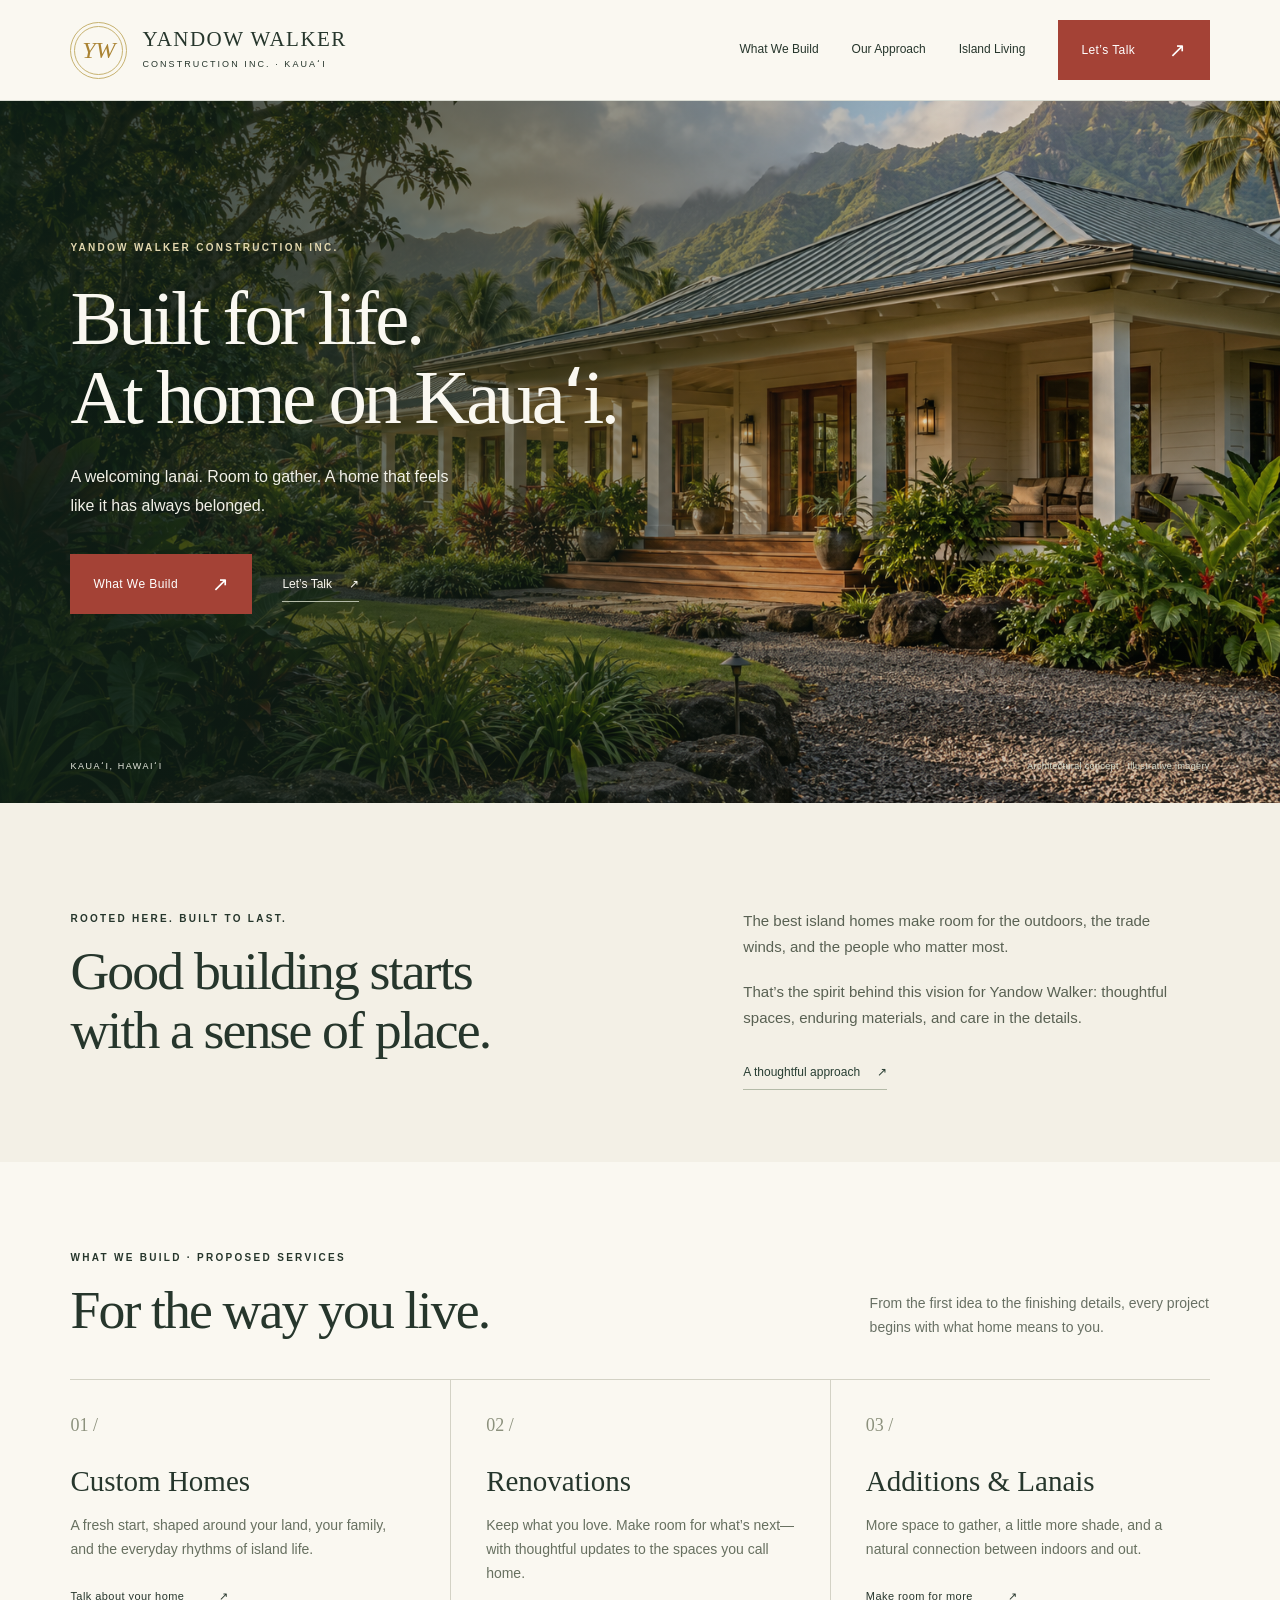
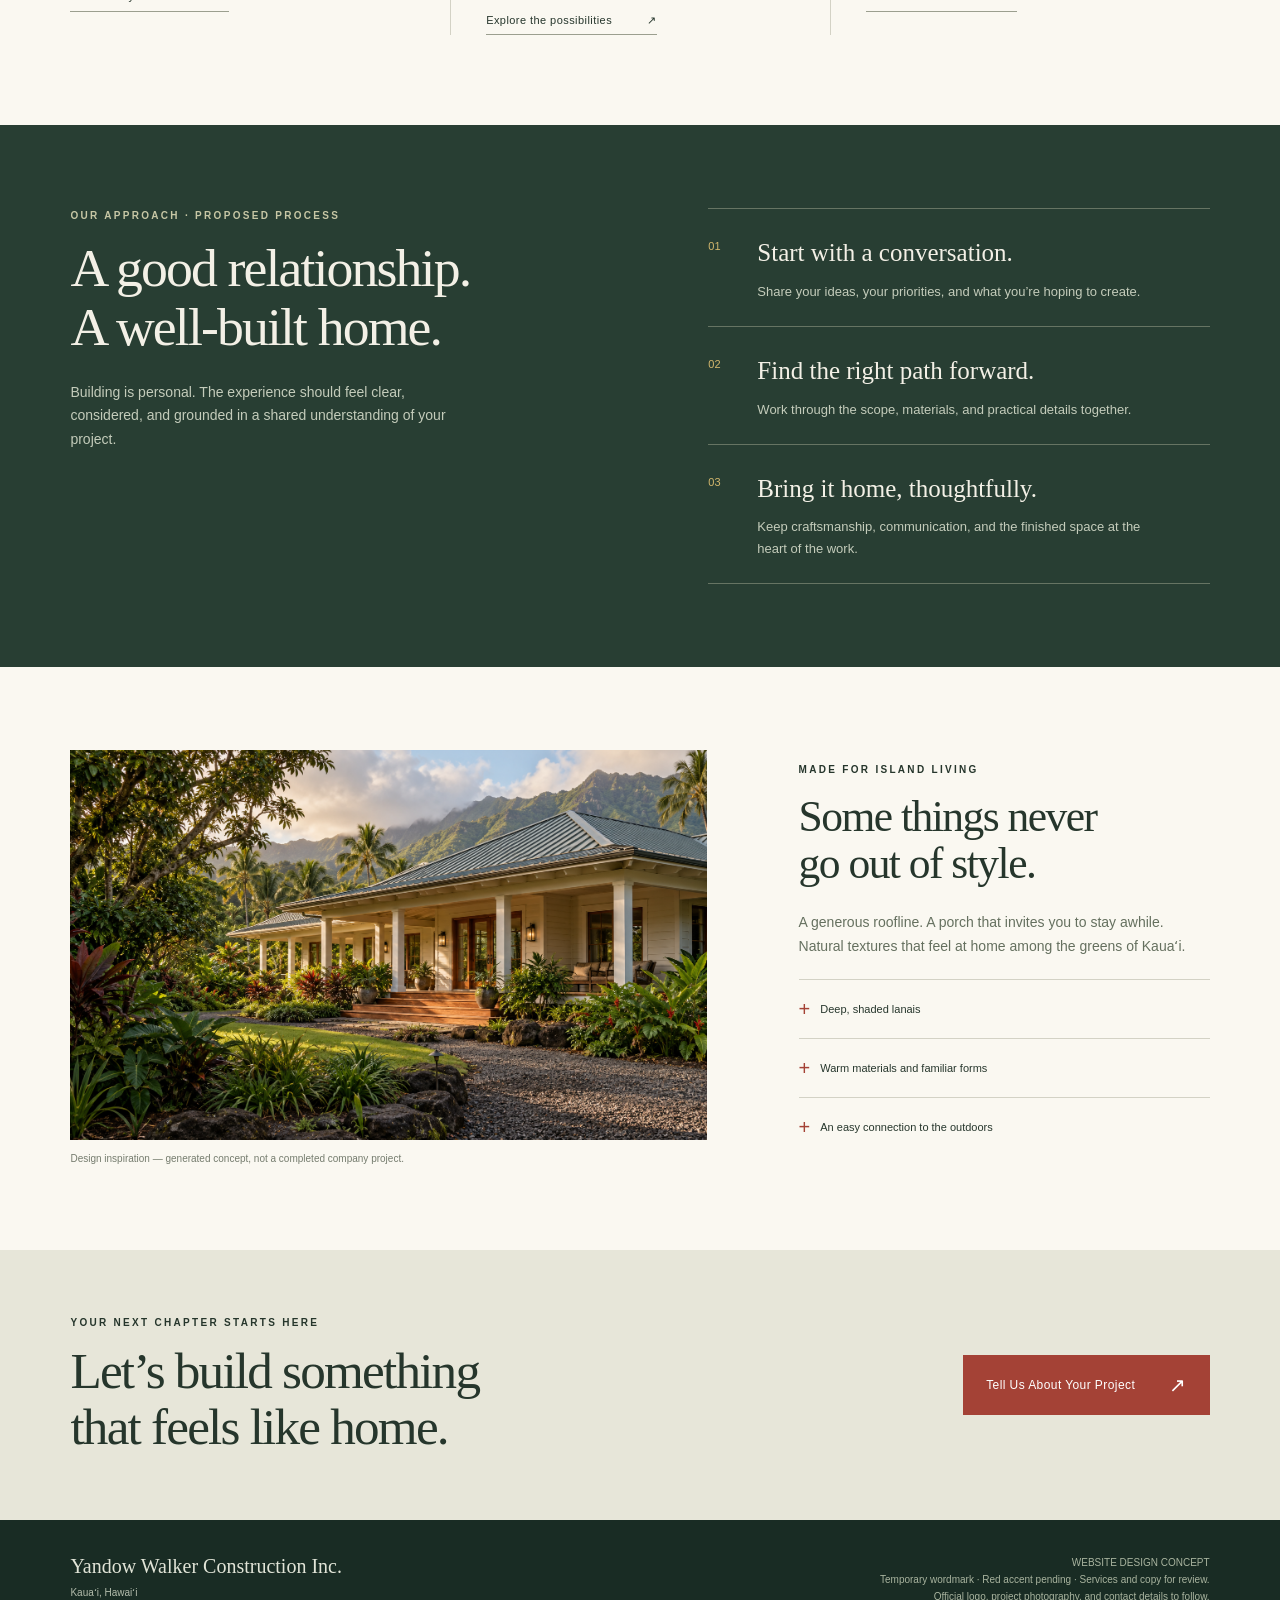
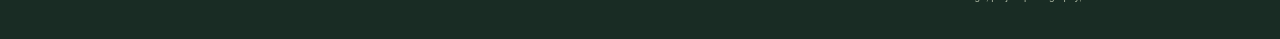
==== index.html @ 07c7e7ce "Build Yandow Walker Construction website draft" ====
<!doctype html>
<html lang="en">
<head>
<meta charset="utf-8"><meta name="viewport" content="width=device-width,initial-scale=1">
<title>Yandow Walker Construction Inc. — Kauaʻi</title>
<meta name="description" content="A visual website concept for Yandow Walker Construction Inc. on Kauaʻi.">
<style>
:root{--green:#283e33;--deep:#192c24;--sage:#737b67;--cream:#f3f0e6;--paper:#faf8f1;--ink:#26362c;--red:#a44236;--gold:#d5ac4c;--line:#d3d2c5;--serif:Georgia,'Times New Roman',serif;--sans:Arial,Helvetica,sans-serif}
*{box-sizing:border-box}html{scroll-behavior:smooth;scroll-padding-top:95px}body{margin:0;background:var(--paper);color:var(--ink);font-family:var(--sans);font-size:15px;line-height:1.7}button,input,select,textarea{font:inherit}button,a{-webkit-tap-highlight-color:transparent}a{color:inherit;text-decoration:none}button{cursor:pointer}a:focus-visible,button:focus-visible,input:focus-visible,select:focus-visible,textarea:focus-visible{outline:3px solid var(--gold);outline-offset:5px}button{border:0}.wrap{width:min(1320px,89%);margin:auto}.eyebrow{text-transform:uppercase;letter-spacing:.23em;font-size:10px;font-weight:700;line-height:1.6}.serif,h1,h2,h3{font-family:var(--serif);font-weight:400}h2{font-size:clamp(35px,4.2vw,60px);line-height:1.09;letter-spacing:-.035em;margin:15px 0 24px}p{margin:0 0 20px}header{position:sticky;top:0;background:var(--paper);z-index:10;border-bottom:1px solid #d9dbd2}.header{height:100px;display:flex;align-items:center;justify-content:space-between;gap:32px}.brand{display:flex;gap:15px;align-items:center}.mark{width:57px;height:57px;border:1px solid #c7b270;border-radius:50%;color:#aa8333;display:grid;place-items:center;font:italic 24px var(--serif);outline:1px solid #c7b270;outline-offset:-5px}.brand strong{display:block;font:21px var(--serif);letter-spacing:.07em}.brand small{display:block;font-size:9px;letter-spacing:.23em;margin-top:5px}.nav{display:flex;align-items:center;gap:33px;font-size:12px}.nav a:not(.btn){padding:10px 0;border-bottom:1px solid transparent}.nav a:not(.btn):hover{border-color:var(--red)}.btn{display:inline-flex;align-items:center;justify-content:space-between;gap:34px;background:var(--red);color:white;font-size:12px;letter-spacing:.035em;padding:16px 23px;line-height:1.4;transition:background .2s,transform .2s}.btn:hover{background:#88362e;transform:translateY(-1px)}.arrow{font-size:20px;font-weight:400}.menu-toggle{display:none;background:none;color:var(--green);padding:12px;font-size:14px}.hero{position:relative;min-height:660px;height:min(78vh,820px);display:flex;align-items:center;background:#3c4a36;color:var(--paper);isolation:isolate;overflow:hidden}.hero-img{position:absolute;inset:0;z-index:-2;width:100%;height:100%;object-fit:cover;object-position:center 55%}.hero:before{content:'';position:absolute;inset:0;background:linear-gradient(90deg,rgba(15,32,23,.88),rgba(20,35,26,.63) 32%,rgba(20,35,26,.12) 75%);z-index:-1}.hero-content{padding-top:20px;padding-bottom:70px}.hero .eyebrow{color:#e2d7af;margin-bottom:23px}.hero h1{font-size:clamp(53px,6vw,86px);line-height:1.03;letter-spacing:-.045em;margin:0 0 26px;max-width:730px}.hero-copy{max-width:390px;color:#f1f0e7;font-size:16px;line-height:1.8;margin-bottom:34px}.hero-actions{display:flex;align-items:center;gap:30px}.text-link{font-size:12px;display:inline-flex;align-items:center;gap:17px;padding:7px 0;border-bottom:1px solid #b4bba8}.text-link:hover{color:var(--gold)}.hero-caption{position:absolute;bottom:29px;left:5.5%;right:5.5%;display:flex;justify-content:space-between;align-items:center;font-size:9px;letter-spacing:.17em;text-transform:uppercase;color:#e5e7dd}.hero-caption span:last-child{letter-spacing:.04em;text-transform:none;color:#d2d8c9}.intro{background:var(--cream);padding:77px 0 72px}.intro-grid{display:grid;grid-template-columns:1.15fr 1fr;gap:12%;align-items:center}.intro h2{max-width:560px;margin-bottom:0}.intro-copy{padding-top:28px;max-width:440px;color:#596153;font-size:15px}.intro-copy .text-link{color:var(--green);margin-top:5px}.services{padding:88px 0 90px}.section-top{display:flex;align-items:flex-end;justify-content:space-between;gap:35px;margin-bottom:39px}.section-top h2{margin-bottom:0}.section-top>p{max-width:340px;font-size:14px;color:#687064;margin:0}.service-grid{display:grid;grid-template-columns:repeat(3,1fr);border-top:1px solid var(--line)}.service{padding:30px 35px 0 0}.service+.service{padding-left:35px;border-left:1px solid var(--line)}.service-num{font-family:var(--serif);font-size:18px;color:#8c917d}.service h3{font-size:29px;line-height:1.2;margin:23px 0 16px}.service p{font-size:14px;color:#677060;max-width:330px}.service a{font-size:11px;letter-spacing:.04em;display:inline-flex;gap:35px;align-items:center;padding:5px 0;border-bottom:1px solid #9b9f8f}.approach{background:var(--green);color:var(--cream);padding:83px 0}.approach-grid{display:grid;grid-template-columns:1fr 1fr;gap:12%}.approach .eyebrow{color:#c7c7a5}.approach h2{max-width:450px}.approach-intro{color:#c4ccbb;max-width:390px;font-size:14px}.process{border-top:1px solid #667463}.step{display:grid;grid-template-columns:30px 1fr;gap:19px;border-bottom:1px solid #667463;padding:23px 0}.step span{font-size:11px;color:#d3b76d;padding-top:5px}.step h3{font-size:25px;margin:0 0 6px}.step p{font-size:13px;color:#c4ccbb;margin:0;max-width:390px}.project{padding:83px 0}.project-grid{display:grid;grid-template-columns:1.55fr 1fr;gap:8%;align-items:center}.project-visual{margin:0;position:relative}.project-visual img{width:100%;height:390px;object-fit:cover;object-position:78% 48%;display:block}.project-visual figcaption{font-size:10px;color:#757c6e;margin-top:10px}.project h2{font-size:clamp(36px,3.4vw,48px)}.project p{font-size:14px;color:#65705f}.detail{display:flex;gap:10px;align-items:center;font-size:11px;padding:12px 0;border-top:1px solid var(--line)}.detail:before{content:'+';color:var(--red);font-size:20px}.contact{background:#e7e6d9;padding:65px 0}.contact-grid{display:flex;align-items:center;justify-content:space-between;gap:45px}.contact h2{margin:12px 0 0;max-width:760px;font-size:clamp(34px,4vw,54px)}.contact .btn{flex-shrink:0}.footer{padding:34px 0;background:var(--deep);color:#e1e4d7}.footer-grid{display:flex;justify-content:space-between;align-items:center;gap:35px}.footer-name{font:20px var(--serif)}.footer small{font-size:10px;color:#b4bdad}.footer-note{max-width:450px;text-align:right;line-height:1.7;font-size:10px;color:#a9b49f}.dialog{border:0;padding:40px;width:min(590px,90vw);max-height:90vh;overflow:auto;color:var(--ink);background:var(--paper)}.dialog::backdrop{background:#10251ccc;backdrop-filter:blur(4px)}.close{float:right;background:none;font-size:25px;line-height:1;color:var(--green);padding:5px}.dialog h2{font-size:40px}.dialog p{font-size:13px;color:#64715f}.fields{display:grid;grid-template-columns:1fr 1fr;gap:17px}.field{display:flex;flex-direction:column;gap:6px;margin-bottom:17px}.field label{font-size:11px;font-weight:bold}.field input,.field select,.field textarea{width:100%;border:1px solid #bfc4b5;background:white;border-radius:0;padding:10px;color:var(--ink);font-size:14px}.field textarea{min-height:100px;resize:vertical}.status{margin-top:15px;font-size:12px;color:var(--green);white-space:pre-wrap}.brief-output{background:var(--cream);border:1px solid var(--line);padding:15px;font-size:13px;white-space:pre-wrap;margin-top:18px}.hidden{display:none}.dialog .btn{width:100%}
@media(min-width:1600px){.hero-caption{left:calc((100% - 1320px)/2);right:calc((100% - 1320px)/2)}}
@media(max-width:1000px){.nav{gap:20px}.brand strong{font-size:17px}.brand small{font-size:8px}.mark{width:48px;height:48px}.header{gap:15px}.nav .btn{gap:14px;padding:14px}.intro-grid,.approach-grid{gap:7%}.hero{min-height:610px}.project-grid{gap:5%}.project-visual img{height:380px}.service{padding-right:22px}.service+.service{padding-left:22px}}
@media(max-width:760px){.header{height:83px}.brand strong{font-size:17px}.brand small{font-size:7px}.menu-toggle{display:block}.nav{display:none;position:absolute;top:83px;left:0;right:0;padding:25px 5.5%;background:var(--paper);border-bottom:1px solid var(--line);flex-direction:column;align-items:stretch;gap:12px}.nav.open{display:flex}.hero{min-height:650px;height:calc(90svh - 83px);max-height:830px;align-items:flex-end}.hero-img{object-position:65% center}.hero:before{background:linear-gradient(0deg,#11251aee,rgba(20,35,26,.54) 65%,rgba(20,35,26,.08))}.hero-content{padding-bottom:95px}.hero h1{font-size:53px}.hero .eyebrow{font-size:9px;letter-spacing:.15em;max-width:260px}.hero-copy{font-size:14px;max-width:320px}.hero-caption{bottom:21px}.hero-caption span:last-child{max-width:145px;text-align:right;line-height:1.5;font-size:8px}.hero-actions{gap:23px}.btn{gap:22px;padding:15px 19px}.intro,.services,.approach,.project{padding:55px 0}.intro-grid,.approach-grid,.project-grid{grid-template-columns:1fr;gap:30px}.intro-copy{padding:0;max-width:none}.intro-copy p:last-of-type{margin-bottom:12px}.section-top{display:block}.section-top>p{margin-top:23px}.service-grid{grid-template-columns:1fr}.service,.service+.service{padding:27px 0;border-left:0;border-bottom:1px solid var(--line)}.service h3{margin-top:10px}.service p{max-width:none}.approach h2{max-width:350px}.project-visual img{height:280px}.project-grid{gap:30px}.project-copy{grid-row:1}.contact{padding:45px 0}.contact-grid{align-items:flex-start;flex-direction:column;gap:25px}.footer-grid{display:block}.footer-note{text-align:left;margin-top:22px}.fields{grid-template-columns:1fr;gap:0}.dialog{padding:25px}.dialog h2{font-size:32px}.step{gap:10px}h2{font-size:39px}}
@media(prefers-reduced-motion:reduce){html{scroll-behavior:auto}*{transition:none!important}}
</style>
</head>
<body>
<header><div class="header wrap"><a class="brand" href="#home" aria-label="Yandow Walker home"><span class="mark" aria-hidden="true">YW</span><span><strong>YANDOW WALKER</strong><small>CONSTRUCTION INC. · KAUAʻI</small></span></a><button class="menu-toggle" aria-expanded="false" aria-controls="main-nav">Menu ☰</button><nav class="nav" id="main-nav" aria-label="Main navigation"><a href="#services">What We Build</a><a href="#approach">Our Approach</a><a href="#island">Island Living</a><button class="btn" data-contact>Let’s Talk <span class="arrow">↗</span></button></nav></div></header>
<main>
<section class="hero" id="home"><img class="hero-img" src="assets/kauai-plantation-home-original.png" alt="Concept image of a traditional island home with a pitched roof, shaded lanai, and lush Kauaʻi landscaping" fetchpriority="high"><div class="wrap hero-content"><div class="eyebrow">Yandow Walker Construction Inc.</div><h1>Built for life.<br>At home on Kauaʻi.</h1><p class="hero-copy">A welcoming lanai. Room to gather. A home that feels like it has always belonged.</p><div class="hero-actions"><a class="btn" href="#services">What We Build <span class="arrow">↗</span></a><button class="text-link" data-contact style="background:none;color:inherit">Let’s Talk <span>↗</span></button></div></div><div class="hero-caption"><span>Kauaʻi, Hawaiʻi</span><span>Architectural concept · Illustrative imagery</span></div></section>
<section class="intro"><div class="wrap intro-grid"><div><div class="eyebrow">Rooted here. Built to last.</div><h2>Good building starts<br>with a sense of place.</h2></div><div class="intro-copy"><p>The best island homes make room for the outdoors, the trade winds, and the people who matter most.</p><p>That’s the spirit behind this vision for Yandow Walker: thoughtful spaces, enduring materials, and care in the details.</p><a class="text-link" href="#approach">A thoughtful approach <span>↗</span></a></div></div></section>
<section class="services wrap" id="services"><div class="section-top"><div><div class="eyebrow">What we build · Proposed services</div><h2>For the way you live.</h2></div><p>From the first idea to the finishing details, every project begins with what home means to you.</p></div><div class="service-grid"><article class="service"><span class="service-num">01 /</span><h3>Custom Homes</h3><p>A fresh start, shaped around your land, your family, and the everyday rhythms of island life.</p><a href="#contact" data-type="Custom home">Talk about your home <span>↗</span></a></article><article class="service"><span class="service-num">02 /</span><h3>Renovations</h3><p>Keep what you love. Make room for what’s next—with thoughtful updates to the spaces you call home.</p><a href="#contact" data-type="Renovation">Explore the possibilities <span>↗</span></a></article><article class="service"><span class="service-num">03 /</span><h3>Additions &amp; Lanais</h3><p>More space to gather, a little more shade, and a natural connection between indoors and out.</p><a href="#contact" data-type="Addition or lanai">Make room for more <span>↗</span></a></article></div></section>
<section class="approach" id="approach"><div class="wrap approach-grid"><div><div class="eyebrow">Our approach · Proposed process</div><h2>A good relationship.<br>A well-built home.</h2><p class="approach-intro">Building is personal. The experience should feel clear, considered, and grounded in a shared understanding of your project.</p></div><div class="process"><article class="step"><span>01</span><div><h3>Start with a conversation.</h3><p>Share your ideas, your priorities, and what you’re hoping to create.</p></div></article><article class="step"><span>02</span><div><h3>Find the right path forward.</h3><p>Work through the scope, materials, and practical details together.</p></div></article><article class="step"><span>03</span><div><h3>Bring it home, thoughtfully.</h3><p>Keep craftsmanship, communication, and the finished space at the heart of the work.</p></div></article></div></div></section>
<section class="project wrap" id="island"><div class="project-grid"><figure class="project-visual"><img src="assets/kauai-plantation-home-original.png" alt="Illustrative plantation-style home with deep covered lanai and traditional timber detailing" loading="lazy"><figcaption>Design inspiration — generated concept, not a completed company project.</figcaption></figure><div class="project-copy"><div class="eyebrow">Made for island living</div><h2>Some things never<br>go out of style.</h2><p>A generous roofline. A porch that invites you to stay awhile. Natural textures that feel at home among the greens of Kauaʻi.</p><div class="detail">Deep, shaded lanais</div><div class="detail">Warm materials and familiar forms</div><div class="detail">An easy connection to the outdoors</div></div></div></section>
<section class="contact" id="contact"><div class="wrap contact-grid"><div><div class="eyebrow">Your next chapter starts here</div><h2>Let’s build something<br>that feels like home.</h2></div><button class="btn" data-contact>Tell Us About Your Project <span class="arrow">↗</span></button></div></section>
</main>
<footer class="footer"><div class="wrap footer-grid"><div><div class="footer-name">Yandow Walker Construction Inc.</div><small>Kauaʻi, Hawaiʻi</small></div><div class="footer-note">WEBSITE DESIGN CONCEPT<br>Temporary wordmark · Red accent pending · Services and copy for review.<br>Official logo, project photography, and contact details to follow.</div></div></footer>
<dialog class="dialog" id="project-dialog" aria-labelledby="dialog-title"><button class="close" aria-label="Close project form">×</button><div class="eyebrow">Let’s start a conversation</div><h2 id="dialog-title">Tell us what<br>you have in mind.</h2><p>This preview prepares a project brief for you to copy. It does not send an inquiry.</p><form id="project-form"><div class="fields"><div class="field"><label for="name">Your name</label><input id="name" name="name" autocomplete="name" required></div><div class="field"><label for="email">Email address</label><input id="email" name="email" type="email" autocomplete="email" required></div></div><div class="fields"><div class="field"><label for="type">Project type</label><select id="type" name="type"><option>Custom home</option><option>Renovation</option><option>Addition or lanai</option><option>Something else</option></select></div><div class="field"><label for="location">Project location</label><input id="location" name="location" placeholder="Town or area on Kauaʻi"></div></div><div class="field"><label for="details">A little about your project</label><textarea id="details" name="details" placeholder="What would you like to build or change?" required></textarea></div><button class="btn" type="submit">Prepare Project Brief <span class="arrow">↗</span></button></form><div id="brief" class="brief-output hidden"></div><button id="copy" class="text-link hidden" style="background:none;margin-top:12px">Copy brief ↗</button><div id="status" class="status" role="status" aria-live="polite"></div></dialog>
<script>
const nav=document.getElementById('main-nav'),menu=document.querySelector('.menu-toggle'),dialog=document.getElementById('project-dialog');
menu.addEventListener('click',()=>{const open=menu.getAttribute('aria-expanded')!=='true';menu.setAttribute('aria-expanded',String(open));nav.classList.toggle('open',open)});
function closeMenu(){nav.classList.remove('open');menu.setAttribute('aria-expanded','false')}
nav.querySelectorAll('a').forEach(a=>a.addEventListener('click',closeMenu));
document.querySelectorAll('[data-contact],[data-type]').forEach(el=>el.addEventListener('click',e=>{e.preventDefault();closeMenu();if(el.dataset.type)document.getElementById('type').value=el.dataset.type;dialog.showModal()}));
document.querySelector('.close').addEventListener('click',()=>dialog.close());
dialog.addEventListener('click',e=>{const r=dialog.getBoundingClientRect();if(e.target===dialog&&(e.clientX<r.left||e.clientX>r.right||e.clientY<r.top||e.clientY>r.bottom))dialog.close()});
let brief='';document.getElementById('project-form').addEventListener('submit',e=>{e.preventDefault();const f=new FormData(e.target);brief=`Project inquiry — Yandow Walker Construction Inc.\n\nName: ${f.get('name')}\nEmail: ${f.get('email')}\nProject: ${f.get('type')}\nLocation: ${f.get('location')||'To be discussed'}\n\n${f.get('details')}`;const out=document.getElementById('brief');out.textContent=brief;out.classList.remove('hidden');document.getElementById('copy').classList.remove('hidden');document.getElementById('status').textContent='Brief ready. Nothing has been sent.'});
document.getElementById('copy').addEventListener('click',async()=>{try{await navigator.clipboard.writeText(brief);document.getElementById('status').textContent='Copied. Nothing has been sent.'}catch{const selection=window.getSelection(),range=document.createRange();range.selectNodeContents(document.getElementById('brief'));selection.removeAllRanges();selection.addRange(range);document.getElementById('status').textContent='Brief selected. Press Ctrl+C (or Command+C) to copy.'}});
</script>
</body></html>
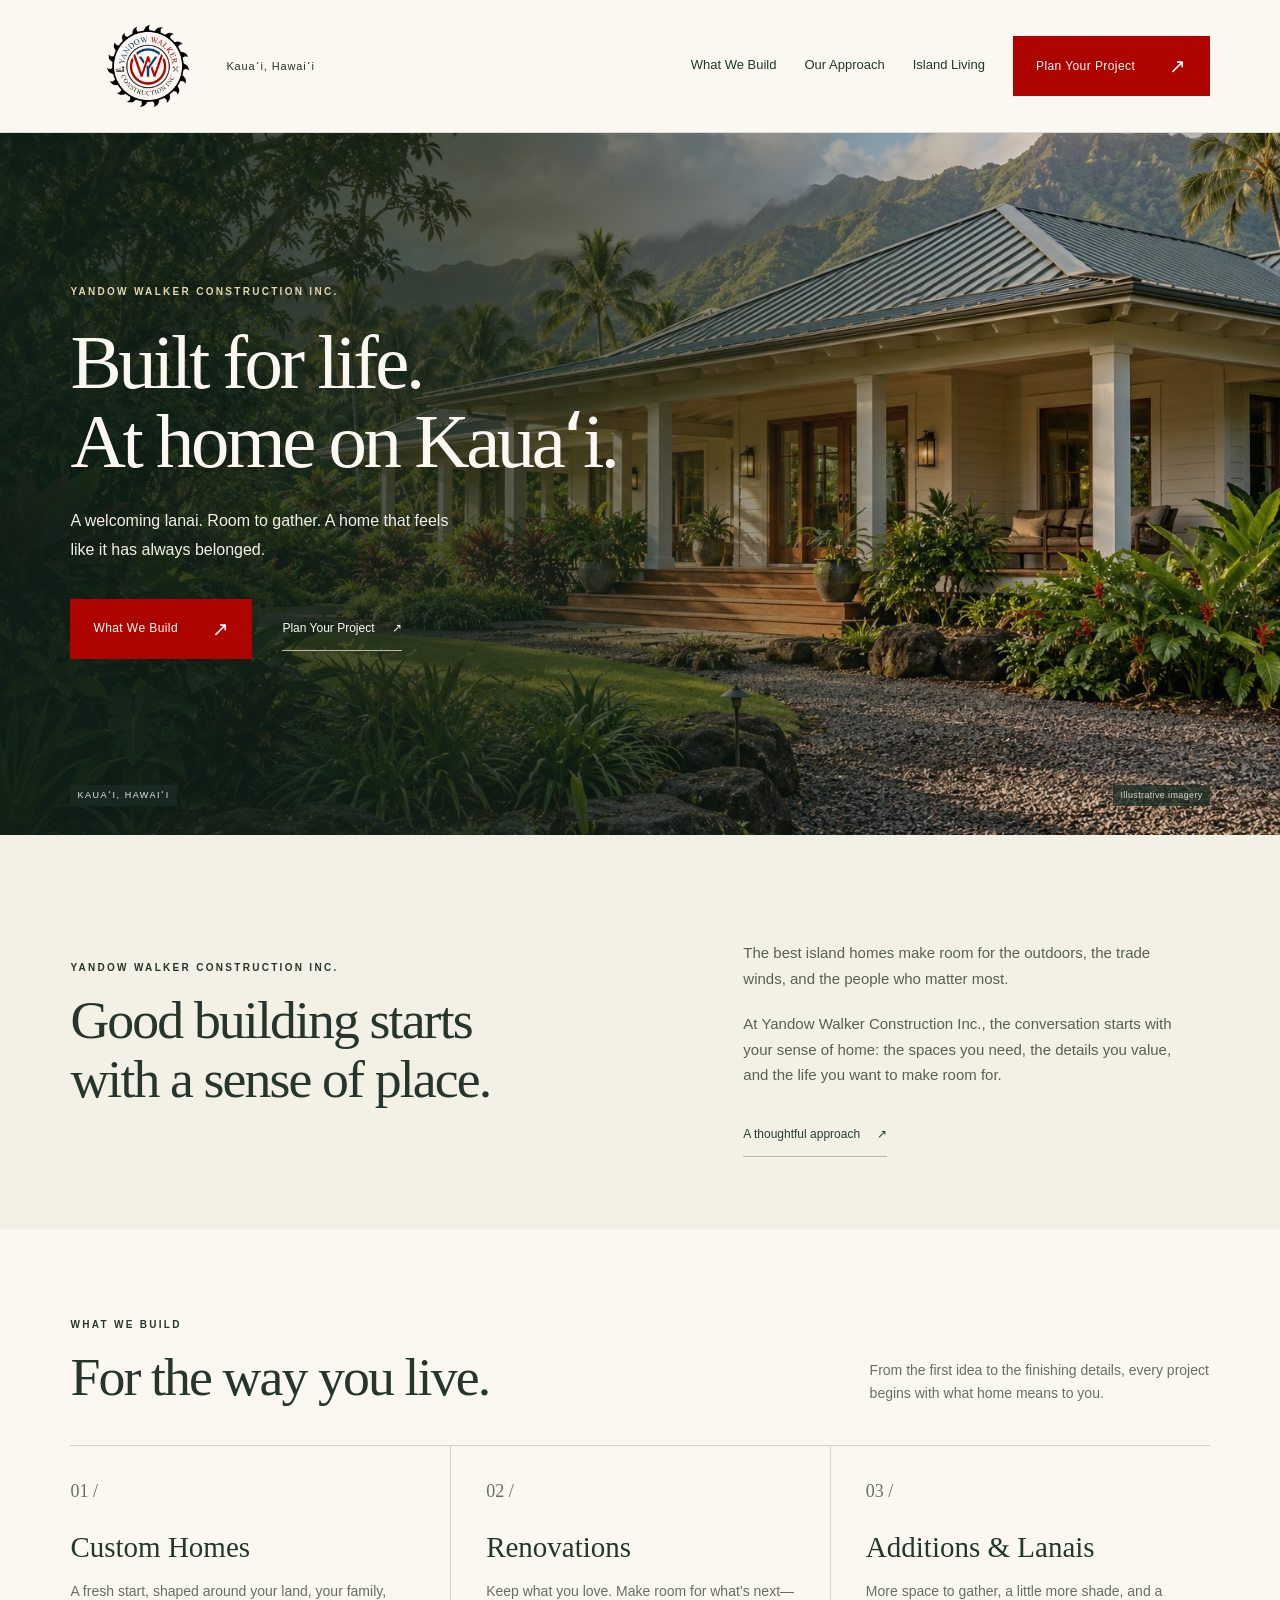
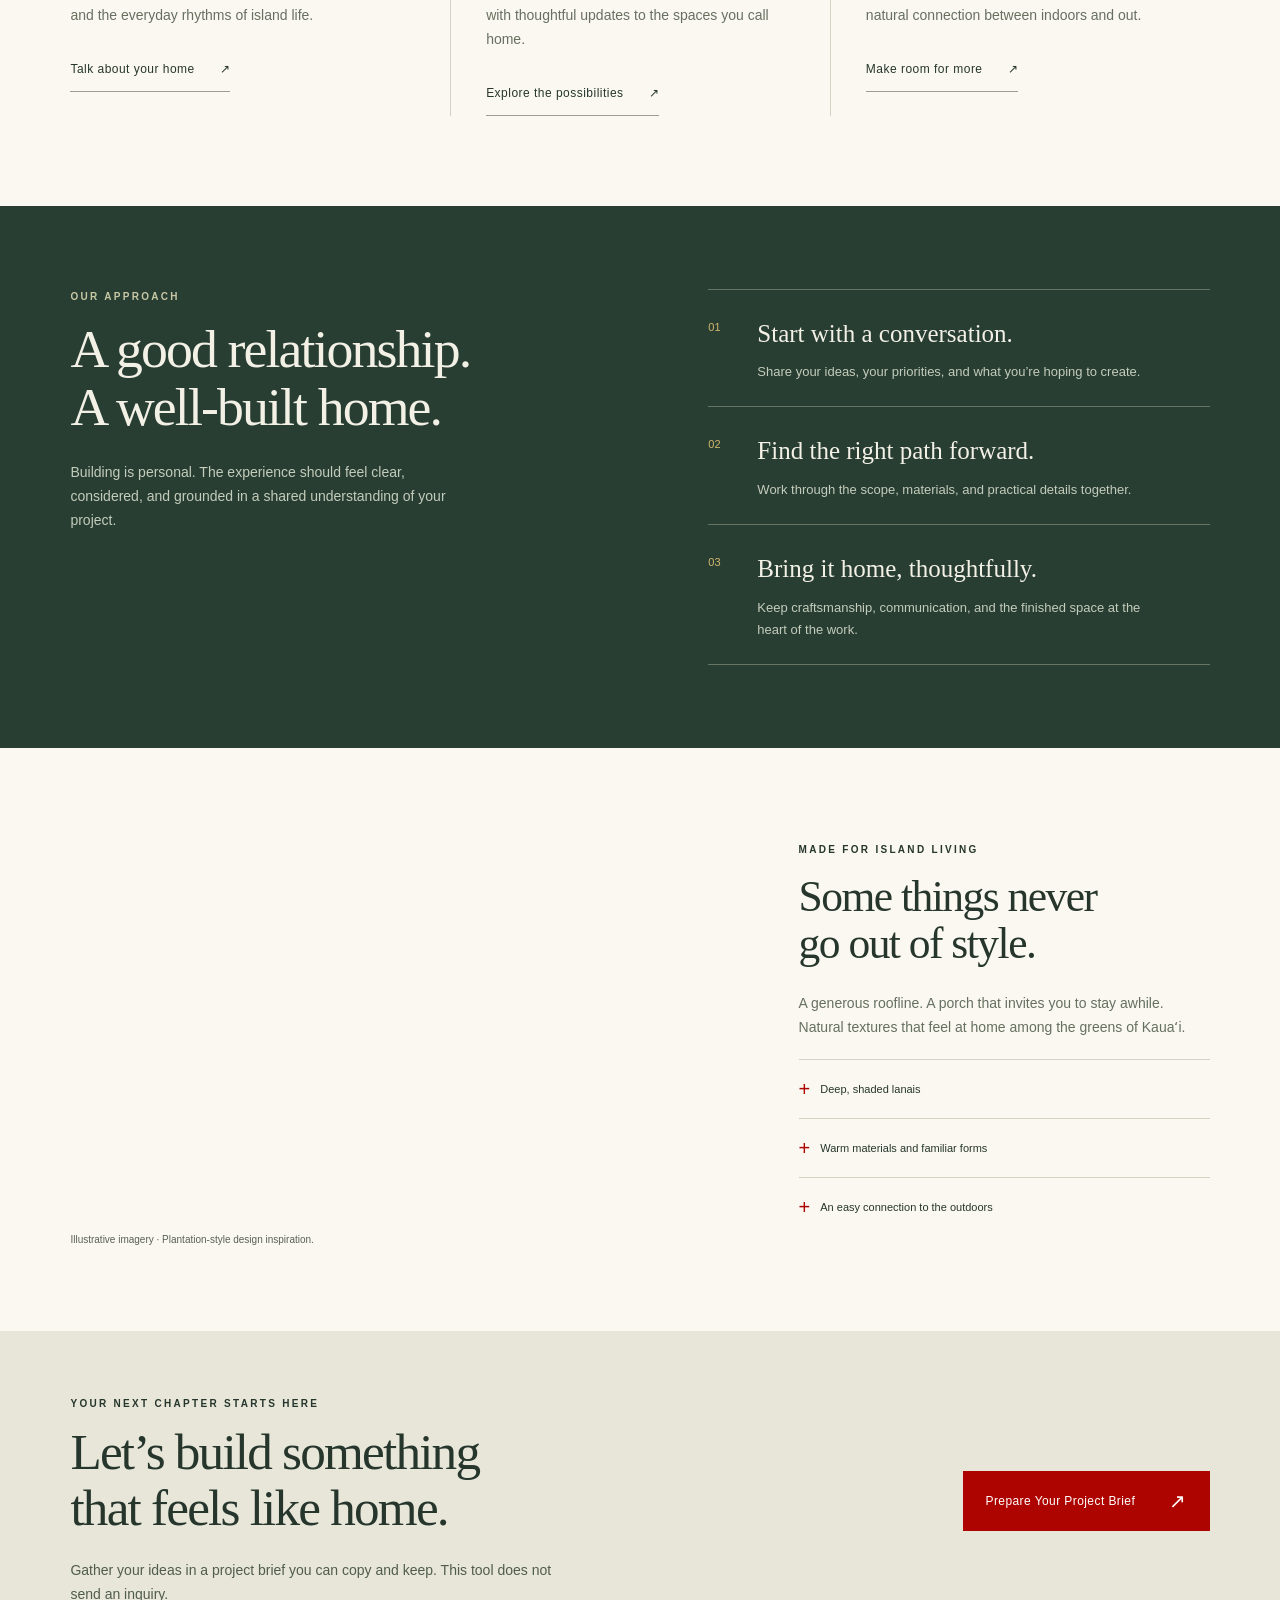
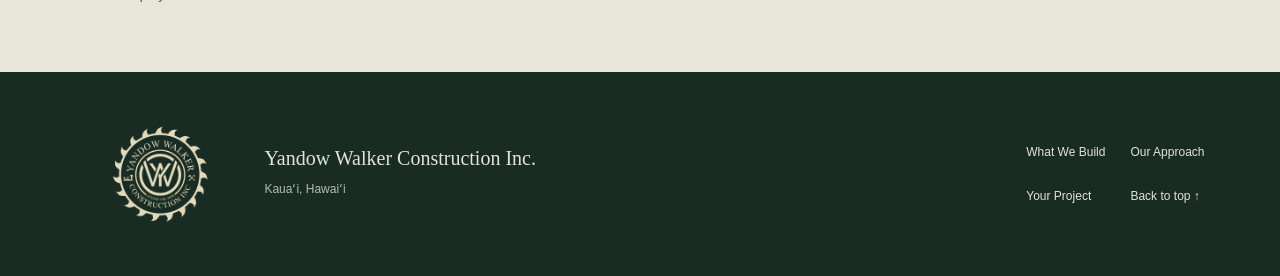
==== commit 503521e1: "Serve the live website directly from the repository root" ====
--- a/index.html
+++ b/index.html
@@ -1,39 +1,69 @@
 <!doctype html>
 <html lang="en">
 <head>
-<meta charset="utf-8"><meta name="viewport" content="width=device-width,initial-scale=1">
-<title>Yandow Walker Construction Inc. — Kauaʻi</title>
-<meta name="description" content="A visual website concept for Yandow Walker Construction Inc. on Kauaʻi.">
-<style>
-:root{--green:#283e33;--deep:#192c24;--sage:#737b67;--cream:#f3f0e6;--paper:#faf8f1;--ink:#26362c;--red:#a44236;--gold:#d5ac4c;--line:#d3d2c5;--serif:Georgia,'Times New Roman',serif;--sans:Arial,Helvetica,sans-serif}
-*{box-sizing:border-box}html{scroll-behavior:smooth;scroll-padding-top:95px}body{margin:0;background:var(--paper);color:var(--ink);font-family:var(--sans);font-size:15px;line-height:1.7}button,input,select,textarea{font:inherit}button,a{-webkit-tap-highlight-color:transparent}a{color:inherit;text-decoration:none}button{cursor:pointer}a:focus-visible,button:focus-visible,input:focus-visible,select:focus-visible,textarea:focus-visible{outline:3px solid var(--gold);outline-offset:5px}button{border:0}.wrap{width:min(1320px,89%);margin:auto}.eyebrow{text-transform:uppercase;letter-spacing:.23em;font-size:10px;font-weight:700;line-height:1.6}.serif,h1,h2,h3{font-family:var(--serif);font-weight:400}h2{font-size:clamp(35px,4.2vw,60px);line-height:1.09;letter-spacing:-.035em;margin:15px 0 24px}p{margin:0 0 20px}header{position:sticky;top:0;background:var(--paper);z-index:10;border-bottom:1px solid #d9dbd2}.header{height:100px;display:flex;align-items:center;justify-content:space-between;gap:32px}.brand{display:flex;gap:15px;align-items:center}.mark{width:57px;height:57px;border:1px solid #c7b270;border-radius:50%;color:#aa8333;display:grid;place-items:center;font:italic 24px var(--serif);outline:1px solid #c7b270;outline-offset:-5px}.brand strong{display:block;font:21px var(--serif);letter-spacing:.07em}.brand small{display:block;font-size:9px;letter-spacing:.23em;margin-top:5px}.nav{display:flex;align-items:center;gap:33px;font-size:12px}.nav a:not(.btn){padding:10px 0;border-bottom:1px solid transparent}.nav a:not(.btn):hover{border-color:var(--red)}.btn{display:inline-flex;align-items:center;justify-content:space-between;gap:34px;background:var(--red);color:white;font-size:12px;letter-spacing:.035em;padding:16px 23px;line-height:1.4;transition:background .2s,transform .2s}.btn:hover{background:#88362e;transform:translateY(-1px)}.arrow{font-size:20px;font-weight:400}.menu-toggle{display:none;background:none;color:var(--green);padding:12px;font-size:14px}.hero{position:relative;min-height:660px;height:min(78vh,820px);display:flex;align-items:center;background:#3c4a36;color:var(--paper);isolation:isolate;overflow:hidden}.hero-img{position:absolute;inset:0;z-index:-2;width:100%;height:100%;object-fit:cover;object-position:center 55%}.hero:before{content:'';position:absolute;inset:0;background:linear-gradient(90deg,rgba(15,32,23,.88),rgba(20,35,26,.63) 32%,rgba(20,35,26,.12) 75%);z-index:-1}.hero-content{padding-top:20px;padding-bottom:70px}.hero .eyebrow{color:#e2d7af;margin-bottom:23px}.hero h1{font-size:clamp(53px,6vw,86px);line-height:1.03;letter-spacing:-.045em;margin:0 0 26px;max-width:730px}.hero-copy{max-width:390px;color:#f1f0e7;font-size:16px;line-height:1.8;margin-bottom:34px}.hero-actions{display:flex;align-items:center;gap:30px}.text-link{font-size:12px;display:inline-flex;align-items:center;gap:17px;padding:7px 0;border-bottom:1px solid #b4bba8}.text-link:hover{color:var(--gold)}.hero-caption{position:absolute;bottom:29px;left:5.5%;right:5.5%;display:flex;justify-content:space-between;align-items:center;font-size:9px;letter-spacing:.17em;text-transform:uppercase;color:#e5e7dd}.hero-caption span:last-child{letter-spacing:.04em;text-transform:none;color:#d2d8c9}.intro{background:var(--cream);padding:77px 0 72px}.intro-grid{display:grid;grid-template-columns:1.15fr 1fr;gap:12%;align-items:center}.intro h2{max-width:560px;margin-bottom:0}.intro-copy{padding-top:28px;max-width:440px;color:#596153;font-size:15px}.intro-copy .text-link{color:var(--green);margin-top:5px}.services{padding:88px 0 90px}.section-top{display:flex;align-items:flex-end;justify-content:space-between;gap:35px;margin-bottom:39px}.section-top h2{margin-bottom:0}.section-top>p{max-width:340px;font-size:14px;color:#687064;margin:0}.service-grid{display:grid;grid-template-columns:repeat(3,1fr);border-top:1px solid var(--line)}.service{padding:30px 35px 0 0}.service+.service{padding-left:35px;border-left:1px solid var(--line)}.service-num{font-family:var(--serif);font-size:18px;color:#8c917d}.service h3{font-size:29px;line-height:1.2;margin:23px 0 16px}.service p{font-size:14px;color:#677060;max-width:330px}.service a{font-size:11px;letter-spacing:.04em;display:inline-flex;gap:35px;align-items:center;padding:5px 0;border-bottom:1px solid #9b9f8f}.approach{background:var(--green);color:var(--cream);padding:83px 0}.approach-grid{display:grid;grid-template-columns:1fr 1fr;gap:12%}.approach .eyebrow{color:#c7c7a5}.approach h2{max-width:450px}.approach-intro{color:#c4ccbb;max-width:390px;font-size:14px}.process{border-top:1px solid #667463}.step{display:grid;grid-template-columns:30px 1fr;gap:19px;border-bottom:1px solid #667463;padding:23px 0}.step span{font-size:11px;color:#d3b76d;padding-top:5px}.step h3{font-size:25px;margin:0 0 6px}.step p{font-size:13px;color:#c4ccbb;margin:0;max-width:390px}.project{padding:83px 0}.project-grid{display:grid;grid-template-columns:1.55fr 1fr;gap:8%;align-items:center}.project-visual{margin:0;position:relative}.project-visual img{width:100%;height:390px;object-fit:cover;object-position:78% 48%;display:block}.project-visual figcaption{font-size:10px;color:#757c6e;margin-top:10px}.project h2{font-size:clamp(36px,3.4vw,48px)}.project p{font-size:14px;color:#65705f}.detail{display:flex;gap:10px;align-items:center;font-size:11px;padding:12px 0;border-top:1px solid var(--line)}.detail:before{content:'+';color:var(--red);font-size:20px}.contact{background:#e7e6d9;padding:65px 0}.contact-grid{display:flex;align-items:center;justify-content:space-between;gap:45px}.contact h2{margin:12px 0 0;max-width:760px;font-size:clamp(34px,4vw,54px)}.contact .btn{flex-shrink:0}.footer{padding:34px 0;background:var(--deep);color:#e1e4d7}.footer-grid{display:flex;justify-content:space-between;align-items:center;gap:35px}.footer-name{font:20px var(--serif)}.footer small{font-size:10px;color:#b4bdad}.footer-note{max-width:450px;text-align:right;line-height:1.7;font-size:10px;color:#a9b49f}.dialog{border:0;padding:40px;width:min(590px,90vw);max-height:90vh;overflow:auto;color:var(--ink);background:var(--paper)}.dialog::backdrop{background:#10251ccc;backdrop-filter:blur(4px)}.close{float:right;background:none;font-size:25px;line-height:1;color:var(--green);padding:5px}.dialog h2{font-size:40px}.dialog p{font-size:13px;color:#64715f}.fields{display:grid;grid-template-columns:1fr 1fr;gap:17px}.field{display:flex;flex-direction:column;gap:6px;margin-bottom:17px}.field label{font-size:11px;font-weight:bold}.field input,.field select,.field textarea{width:100%;border:1px solid #bfc4b5;background:white;border-radius:0;padding:10px;color:var(--ink);font-size:14px}.field textarea{min-height:100px;resize:vertical}.status{margin-top:15px;font-size:12px;color:var(--green);white-space:pre-wrap}.brief-output{background:var(--cream);border:1px solid var(--line);padding:15px;font-size:13px;white-space:pre-wrap;margin-top:18px}.hidden{display:none}.dialog .btn{width:100%}
-@media(min-width:1600px){.hero-caption{left:calc((100% - 1320px)/2);right:calc((100% - 1320px)/2)}}
-@media(max-width:1000px){.nav{gap:20px}.brand strong{font-size:17px}.brand small{font-size:8px}.mark{width:48px;height:48px}.header{gap:15px}.nav .btn{gap:14px;padding:14px}.intro-grid,.approach-grid{gap:7%}.hero{min-height:610px}.project-grid{gap:5%}.project-visual img{height:380px}.service{padding-right:22px}.service+.service{padding-left:22px}}
-@media(max-width:760px){.header{height:83px}.brand strong{font-size:17px}.brand small{font-size:7px}.menu-toggle{display:block}.nav{display:none;position:absolute;top:83px;left:0;right:0;padding:25px 5.5%;background:var(--paper);border-bottom:1px solid var(--line);flex-direction:column;align-items:stretch;gap:12px}.nav.open{display:flex}.hero{min-height:650px;height:calc(90svh - 83px);max-height:830px;align-items:flex-end}.hero-img{object-position:65% center}.hero:before{background:linear-gradient(0deg,#11251aee,rgba(20,35,26,.54) 65%,rgba(20,35,26,.08))}.hero-content{padding-bottom:95px}.hero h1{font-size:53px}.hero .eyebrow{font-size:9px;letter-spacing:.15em;max-width:260px}.hero-copy{font-size:14px;max-width:320px}.hero-caption{bottom:21px}.hero-caption span:last-child{max-width:145px;text-align:right;line-height:1.5;font-size:8px}.hero-actions{gap:23px}.btn{gap:22px;padding:15px 19px}.intro,.services,.approach,.project{padding:55px 0}.intro-grid,.approach-grid,.project-grid{grid-template-columns:1fr;gap:30px}.intro-copy{padding:0;max-width:none}.intro-copy p:last-of-type{margin-bottom:12px}.section-top{display:block}.section-top>p{margin-top:23px}.service-grid{grid-template-columns:1fr}.service,.service+.service{padding:27px 0;border-left:0;border-bottom:1px solid var(--line)}.service h3{margin-top:10px}.service p{max-width:none}.approach h2{max-width:350px}.project-visual img{height:280px}.project-grid{gap:30px}.project-copy{grid-row:1}.contact{padding:45px 0}.contact-grid{align-items:flex-start;flex-direction:column;gap:25px}.footer-grid{display:block}.footer-note{text-align:left;margin-top:22px}.fields{grid-template-columns:1fr;gap:0}.dialog{padding:25px}.dialog h2{font-size:32px}.step{gap:10px}h2{font-size:39px}}
-@media(prefers-reduced-motion:reduce){html{scroll-behavior:auto}*{transition:none!important}}
-</style>
+  <meta charset="utf-8">
+  <meta name="viewport" content="width=device-width, initial-scale=1">
+  <title>Yandow Walker Construction Inc. | Kauaʻi, Hawaiʻi</title>
+  <meta name="description" content="Yandow Walker Construction Inc. on Kauaʻi, Hawaiʻi. Explore a thoughtful vision for island homes and prepare a brief for your next building project.">
+  <meta name="theme-color" content="#283e33">
+  <meta property="og:type" content="website">
+  <meta property="og:locale" content="en_US">
+  <meta property="og:site_name" content="Yandow Walker Construction Inc.">
+  <meta property="og:title" content="Yandow Walker Construction Inc. | Kauaʻi, Hawaiʻi">
+  <meta property="og:description" content="Built for life. At home on Kauaʻi. A thoughtful vision for island homes and the way you live.">
+  <meta name="twitter:card" content="summary">
+  <meta name="twitter:title" content="Yandow Walker Construction Inc. | Kauaʻi, Hawaiʻi">
+  <meta name="twitter:description" content="Built for life. At home on Kauaʻi. A thoughtful vision for island homes and the way you live.">
+  <link rel="icon" type="image/png" sizes="96x96" href="assets/brand/favicon.png">
+  <link rel="stylesheet" href="css/site.css">
+  <script src="js/site.js" defer></script>
 </head>
-<body>
-<header><div class="header wrap"><a class="brand" href="#home" aria-label="Yandow Walker home"><span class="mark" aria-hidden="true">YW</span><span><strong>YANDOW WALKER</strong><small>CONSTRUCTION INC. · KAUAʻI</small></span></a><button class="menu-toggle" aria-expanded="false" aria-controls="main-nav">Menu ☰</button><nav class="nav" id="main-nav" aria-label="Main navigation"><a href="#services">What We Build</a><a href="#approach">Our Approach</a><a href="#island">Island Living</a><button class="btn" data-contact>Let’s Talk <span class="arrow">↗</span></button></nav></div></header>
-<main>
-<section class="hero" id="home"><img class="hero-img" src="assets/kauai-plantation-home-original.png" alt="Concept image of a traditional island home with a pitched roof, shaded lanai, and lush Kauaʻi landscaping" fetchpriority="high"><div class="wrap hero-content"><div class="eyebrow">Yandow Walker Construction Inc.</div><h1>Built for life.<br>At home on Kauaʻi.</h1><p class="hero-copy">A welcoming lanai. Room to gather. A home that feels like it has always belonged.</p><div class="hero-actions"><a class="btn" href="#services">What We Build <span class="arrow">↗</span></a><button class="text-link" data-contact style="background:none;color:inherit">Let’s Talk <span>↗</span></button></div></div><div class="hero-caption"><span>Kauaʻi, Hawaiʻi</span><span>Architectural concept · Illustrative imagery</span></div></section>
-<section class="intro"><div class="wrap intro-grid"><div><div class="eyebrow">Rooted here. Built to last.</div><h2>Good building starts<br>with a sense of place.</h2></div><div class="intro-copy"><p>The best island homes make room for the outdoors, the trade winds, and the people who matter most.</p><p>That’s the spirit behind this vision for Yandow Walker: thoughtful spaces, enduring materials, and care in the details.</p><a class="text-link" href="#approach">A thoughtful approach <span>↗</span></a></div></div></section>
-<section class="services wrap" id="services"><div class="section-top"><div><div class="eyebrow">What we build · Proposed services</div><h2>For the way you live.</h2></div><p>From the first idea to the finishing details, every project begins with what home means to you.</p></div><div class="service-grid"><article class="service"><span class="service-num">01 /</span><h3>Custom Homes</h3><p>A fresh start, shaped around your land, your family, and the everyday rhythms of island life.</p><a href="#contact" data-type="Custom home">Talk about your home <span>↗</span></a></article><article class="service"><span class="service-num">02 /</span><h3>Renovations</h3><p>Keep what you love. Make room for what’s next—with thoughtful updates to the spaces you call home.</p><a href="#contact" data-type="Renovation">Explore the possibilities <span>↗</span></a></article><article class="service"><span class="service-num">03 /</span><h3>Additions &amp; Lanais</h3><p>More space to gather, a little more shade, and a natural connection between indoors and out.</p><a href="#contact" data-type="Addition or lanai">Make room for more <span>↗</span></a></article></div></section>
-<section class="approach" id="approach"><div class="wrap approach-grid"><div><div class="eyebrow">Our approach · Proposed process</div><h2>A good relationship.<br>A well-built home.</h2><p class="approach-intro">Building is personal. The experience should feel clear, considered, and grounded in a shared understanding of your project.</p></div><div class="process"><article class="step"><span>01</span><div><h3>Start with a conversation.</h3><p>Share your ideas, your priorities, and what you’re hoping to create.</p></div></article><article class="step"><span>02</span><div><h3>Find the right path forward.</h3><p>Work through the scope, materials, and practical details together.</p></div></article><article class="step"><span>03</span><div><h3>Bring it home, thoughtfully.</h3><p>Keep craftsmanship, communication, and the finished space at the heart of the work.</p></div></article></div></div></section>
-<section class="project wrap" id="island"><div class="project-grid"><figure class="project-visual"><img src="assets/kauai-plantation-home-original.png" alt="Illustrative plantation-style home with deep covered lanai and traditional timber detailing" loading="lazy"><figcaption>Design inspiration — generated concept, not a completed company project.</figcaption></figure><div class="project-copy"><div class="eyebrow">Made for island living</div><h2>Some things never<br>go out of style.</h2><p>A generous roofline. A porch that invites you to stay awhile. Natural textures that feel at home among the greens of Kauaʻi.</p><div class="detail">Deep, shaded lanais</div><div class="detail">Warm materials and familiar forms</div><div class="detail">An easy connection to the outdoors</div></div></div></section>
-<section class="contact" id="contact"><div class="wrap contact-grid"><div><div class="eyebrow">Your next chapter starts here</div><h2>Let’s build something<br>that feels like home.</h2></div><button class="btn" data-contact>Tell Us About Your Project <span class="arrow">↗</span></button></div></section>
+<body id="top">
+<a class="skip-link" href="#main">Skip to content</a>
+<header>
+  <div class="header wrap">
+    <a class="brand" href="#home" aria-label="Yandow Walker Construction Inc. — home"><img src="images/Logo/Yandow%20Walker.png" alt="Yandow Walker Construction Inc." width="2040" height="2040"><span class="brand-location">Kauaʻi, Hawaiʻi</span></a>
+    <button type="button" class="menu-toggle" aria-expanded="false" aria-controls="main-nav">Menu <span aria-hidden="true">☰</span></button>
+    <nav class="nav" id="main-nav" aria-label="Main navigation">
+      <a href="#services">What We Build</a><a href="#approach">Our Approach</a><a href="#island">Island Living</a>
+      <button class="btn" type="button" data-contact>Plan Your Project <span class="arrow" aria-hidden="true">↗</span></button>
+    </nav>
+  </div>
+</header>
+<main id="main" tabindex="-1">
+  <noscript><p class="noscript-note wrap">Project brief preparation requires JavaScript. You can still explore the site below.</p></noscript>
+  <section class="hero" id="home" aria-labelledby="hero-title">
+    <img class="hero-img" src="assets/images/kauai-home-1536.jpg" srcset="assets/images/kauai-home-960.jpg 960w, assets/images/kauai-home-1536.jpg 1536w" sizes="100vw" width="1536" height="1024" alt="Illustrative plantation-style island home with a pitched roof, shaded lanai, and lush Kauaʻi landscaping" fetchpriority="high">
+    <div class="wrap hero-content"><div class="eyebrow">Yandow Walker Construction Inc.</div><h1 id="hero-title">Built for life.<br>At home on Kauaʻi.</h1><p class="hero-copy">A welcoming lanai. Room to gather. A home that feels like it has always belonged.</p><div class="hero-actions"><a class="btn" href="#services">What We Build <span class="arrow" aria-hidden="true">↗</span></a><button type="button" class="text-link hero-link" data-contact>Plan Your Project <span aria-hidden="true">↗</span></button></div></div>
+    <div class="hero-caption"><span>Kauaʻi, Hawaiʻi</span><span>Illustrative imagery</span></div>
+  </section>
+  <section class="intro" aria-labelledby="intro-title"><div class="wrap intro-grid"><div><div class="eyebrow">Yandow Walker Construction Inc.</div><h2 id="intro-title">Good building starts<br>with a sense of place.</h2></div><div class="intro-copy"><p>The best island homes make room for the outdoors, the trade winds, and the people who matter most.</p><p>At Yandow Walker Construction Inc., the conversation starts with your sense of home: the spaces you need, the details you value, and the life you want to make room for.</p><a class="text-link" href="#approach">A thoughtful approach <span aria-hidden="true">↗</span></a></div></div></section>
+  <section class="services wrap" id="services" aria-labelledby="services-title">
+    <div class="section-top"><div><div class="eyebrow">What we build</div><h2 id="services-title">For the way you live.</h2></div><p>From the first idea to the finishing details, every project begins with what home means to you.</p></div>
+    <div class="service-grid">
+      <article class="service"><span class="service-num" aria-hidden="true">01 /</span><h3>Custom Homes</h3><p>A fresh start, shaped around your land, your family, and the everyday rhythms of island life.</p><button type="button" class="service-link" data-type="Custom home">Talk about your home <span aria-hidden="true">↗</span></button></article>
+      <article class="service"><span class="service-num" aria-hidden="true">02 /</span><h3>Renovations</h3><p>Keep what you love. Make room for what’s next—with thoughtful updates to the spaces you call home.</p><button type="button" class="service-link" data-type="Renovation">Explore the possibilities <span aria-hidden="true">↗</span></button></article>
+      <article class="service"><span class="service-num" aria-hidden="true">03 /</span><h3>Additions &amp; Lanais</h3><p>More space to gather, a little more shade, and a natural connection between indoors and out.</p><button type="button" class="service-link" data-type="Addition or lanai">Make room for more <span aria-hidden="true">↗</span></button></article>
+    </div>
+  </section>
+  <section class="approach" id="approach" aria-labelledby="approach-title"><div class="wrap approach-grid"><div><div class="eyebrow">Our approach</div><h2 id="approach-title">A good relationship.<br>A well-built home.</h2><p class="approach-intro">Building is personal. The experience should feel clear, considered, and grounded in a shared understanding of your project.</p></div><div class="process">
+    <article class="step"><span aria-hidden="true">01</span><div><h3>Start with a conversation.</h3><p>Share your ideas, your priorities, and what you’re hoping to create.</p></div></article>
+    <article class="step"><span aria-hidden="true">02</span><div><h3>Find the right path forward.</h3><p>Work through the scope, materials, and practical details together.</p></div></article>
+    <article class="step"><span aria-hidden="true">03</span><div><h3>Bring it home, thoughtfully.</h3><p>Keep craftsmanship, communication, and the finished space at the heart of the work.</p></div></article>
+  </div></div></section>
+  <section class="project wrap" id="island" aria-labelledby="island-title"><div class="project-grid"><figure class="project-visual"><img src="assets/images/kauai-home-960.jpg" srcset="assets/images/kauai-home-960.jpg 960w, assets/images/kauai-home-1536.jpg 1536w" sizes="(max-width: 760px) 89vw, 52vw" width="1536" height="1024" alt="Illustrative plantation-style home with a deep covered lanai and traditional timber detailing" loading="lazy" decoding="async"><figcaption>Illustrative imagery · Plantation-style design inspiration.</figcaption></figure><div class="project-copy"><div class="eyebrow">Made for island living</div><h2 id="island-title">Some things never<br>go out of style.</h2><p>A generous roofline. A porch that invites you to stay awhile. Natural textures that feel at home among the greens of Kauaʻi.</p><div class="detail">Deep, shaded lanais</div><div class="detail">Warm materials and familiar forms</div><div class="detail">An easy connection to the outdoors</div></div></div></section>
+  <section class="contact" id="contact" aria-labelledby="contact-title"><div class="wrap contact-grid"><div><div class="eyebrow">Your next chapter starts here</div><h2 id="contact-title">Let’s build something<br>that feels like home.</h2><p class="contact-note">Gather your ideas in a project brief you can copy and keep. This tool does not send an inquiry.</p></div><button class="btn" type="button" data-contact>Prepare Your Project Brief <span class="arrow" aria-hidden="true">↗</span></button></div></section>
 </main>
-<footer class="footer"><div class="wrap footer-grid"><div><div class="footer-name">Yandow Walker Construction Inc.</div><small>Kauaʻi, Hawaiʻi</small></div><div class="footer-note">WEBSITE DESIGN CONCEPT<br>Temporary wordmark · Red accent pending · Services and copy for review.<br>Official logo, project photography, and contact details to follow.</div></div></footer>
-<dialog class="dialog" id="project-dialog" aria-labelledby="dialog-title"><button class="close" aria-label="Close project form">×</button><div class="eyebrow">Let’s start a conversation</div><h2 id="dialog-title">Tell us what<br>you have in mind.</h2><p>This preview prepares a project brief for you to copy. It does not send an inquiry.</p><form id="project-form"><div class="fields"><div class="field"><label for="name">Your name</label><input id="name" name="name" autocomplete="name" required></div><div class="field"><label for="email">Email address</label><input id="email" name="email" type="email" autocomplete="email" required></div></div><div class="fields"><div class="field"><label for="type">Project type</label><select id="type" name="type"><option>Custom home</option><option>Renovation</option><option>Addition or lanai</option><option>Something else</option></select></div><div class="field"><label for="location">Project location</label><input id="location" name="location" placeholder="Town or area on Kauaʻi"></div></div><div class="field"><label for="details">A little about your project</label><textarea id="details" name="details" placeholder="What would you like to build or change?" required></textarea></div><button class="btn" type="submit">Prepare Project Brief <span class="arrow">↗</span></button></form><div id="brief" class="brief-output hidden"></div><button id="copy" class="text-link hidden" style="background:none;margin-top:12px">Copy brief ↗</button><div id="status" class="status" role="status" aria-live="polite"></div></dialog>
-<script>
-const nav=document.getElementById('main-nav'),menu=document.querySelector('.menu-toggle'),dialog=document.getElementById('project-dialog');
-menu.addEventListener('click',()=>{const open=menu.getAttribute('aria-expanded')!=='true';menu.setAttribute('aria-expanded',String(open));nav.classList.toggle('open',open)});
-function closeMenu(){nav.classList.remove('open');menu.setAttribute('aria-expanded','false')}
-nav.querySelectorAll('a').forEach(a=>a.addEventListener('click',closeMenu));
-document.querySelectorAll('[data-contact],[data-type]').forEach(el=>el.addEventListener('click',e=>{e.preventDefault();closeMenu();if(el.dataset.type)document.getElementById('type').value=el.dataset.type;dialog.showModal()}));
-document.querySelector('.close').addEventListener('click',()=>dialog.close());
-dialog.addEventListener('click',e=>{const r=dialog.getBoundingClientRect();if(e.target===dialog&&(e.clientX<r.left||e.clientX>r.right||e.clientY<r.top||e.clientY>r.bottom))dialog.close()});
-let brief='';document.getElementById('project-form').addEventListener('submit',e=>{e.preventDefault();const f=new FormData(e.target);brief=`Project inquiry — Yandow Walker Construction Inc.\n\nName: ${f.get('name')}\nEmail: ${f.get('email')}\nProject: ${f.get('type')}\nLocation: ${f.get('location')||'To be discussed'}\n\n${f.get('details')}`;const out=document.getElementById('brief');out.textContent=brief;out.classList.remove('hidden');document.getElementById('copy').classList.remove('hidden');document.getElementById('status').textContent='Brief ready. Nothing has been sent.'});
-document.getElementById('copy').addEventListener('click',async()=>{try{await navigator.clipboard.writeText(brief);document.getElementById('status').textContent='Copied. Nothing has been sent.'}catch{const selection=window.getSelection(),range=document.createRange();range.selectNodeContents(document.getElementById('brief'));selection.removeAllRanges();selection.addRange(range);document.getElementById('status').textContent='Brief selected. Press Ctrl+C (or Command+C) to copy.'}});
-</script>
-</body></html>
+<footer class="footer"><div class="wrap footer-grid"><a class="footer-brand" href="#home" aria-label="Yandow Walker Construction Inc. — back to home"><img src="assets/brand/yandow-walker-cream.png" alt="Yandow Walker Construction Inc." width="408" height="408" loading="lazy" decoding="async"></a><div class="footer-info"><p class="footer-name">Yandow Walker Construction Inc.</p><small>Kauaʻi, Hawaiʻi</small></div><nav class="footer-links" aria-label="Footer navigation"><a href="#services">What We Build</a><a href="#approach">Our Approach</a><a href="#contact">Your Project</a><a href="#top">Back to top ↑</a></nav></div></footer>
+<dialog class="dialog" id="project-dialog" aria-labelledby="dialog-title" aria-describedby="dialog-description">
+  <button type="button" class="close" aria-label="Close project brief">×</button><div class="eyebrow">Your project, in your words</div><h2 id="dialog-title" tabindex="-1">Tell us what<br>you have in mind.</h2><p id="dialog-description">Prepare a project brief to copy and keep. Nothing is sent to Yandow Walker Construction Inc. Your entries stay in this page and are cleared when you reload.</p><p>Fields marked * are required.</p>
+  <form id="project-form">
+    <div class="fields"><div class="field"><label for="name">Your name *</label><input id="name" name="name" autocomplete="name" maxlength="150" required></div><div class="field"><label for="email">Email address *</label><input id="email" name="email" type="email" autocomplete="email" maxlength="254" required></div></div>
+    <div class="fields"><div class="field"><label for="type">Project type</label><select id="type" name="type"><option>Custom home</option><option>Renovation</option><option>Addition or lanai</option><option>Something else</option></select></div><div class="field"><label for="location">Project location</label><input id="location" name="location" maxlength="200" placeholder="Town or area on Kauaʻi"></div></div>
+    <div class="field"><label for="details">A little about your project *</label><textarea id="details" name="details" maxlength="5000" placeholder="What would you like to build or change?" required></textarea></div><button class="btn" type="submit">Prepare Project Brief <span class="arrow" aria-hidden="true">↗</span></button>
+  </form>
+  <section id="brief-result" class="brief-result" hidden aria-labelledby="brief-heading"><h3 id="brief-heading">Your project brief</h3><label for="brief">Review or select the text to copy manually.</label><textarea id="brief" class="brief-output" readonly rows="10"></textarea><button id="copy" type="button" class="text-link">Copy brief <span aria-hidden="true">↗</span></button></section>
+  <div id="status" class="status" role="status" aria-live="polite" aria-atomic="true"></div>
+</dialog>
+</body>
+</html>
--- a/css/site.css
+++ b/css/site.css
@@ -0,0 +1,671 @@
+﻿
+:root{
+  --green:#283e33;
+  --deep:#192c24;
+  --sage:#737b67;
+  --cream:#f3f0e6;
+  --paper:#faf8f1;
+  --ink:#26362c;
+  --red:#ae0400;
+  --red-hover:#890300;
+  --focus:#ae0400;
+  --header-height:132px;
+  --gold:#d5ac4c;
+  --line:#d3d2c5;
+  --serif:Georgia,'Times New Roman',serif;
+  --sans:Arial,Helvetica,sans-serif}
+
+*{
+  box-sizing:border-box}
+html{
+  scroll-behavior:smooth;
+  scroll-padding-top:calc(var(--header-height) + 18px)}
+body{
+  margin:0;
+  background:var(--paper);
+  color:var(--ink);
+  font-family:var(--sans);
+  font-size:15px;
+  line-height:1.7}
+button,input,select,textarea{
+  font:inherit}
+button,a{
+  -webkit-tap-highlight-color:transparent}
+a{
+  color:inherit;
+  text-decoration:none}
+button{
+  cursor:pointer}
+a:focus-visible,button:focus-visible,input:focus-visible,select:focus-visible,textarea:focus-visible{
+  outline:3px solid var(--focus);
+  outline-offset:5px}
+button{
+  border:0}
+.wrap{
+  width:min(1320px,89%);
+  margin:auto}
+.eyebrow{
+  text-transform:uppercase;
+  letter-spacing:.23em;
+  font-size:10px;
+  font-weight:700;
+  line-height:1.6}
+.serif,h1,h2,h3{
+  font-family:var(--serif);
+  font-weight:400}
+h2{
+  font-size:clamp(35px,4.2vw,60px);
+  line-height:1.09;
+  letter-spacing:-.035em;
+  margin:15px 0 24px}
+p{
+  margin:0 0 20px}
+header{
+  position:sticky;
+  top:0;
+  background:var(--paper);
+  z-index:10;
+  border-bottom:1px solid #d9dbd2}
+.header{
+  height:100px;
+  display:flex;
+  align-items:center;
+  justify-content:space-between;
+  gap:32px}
+.brand{
+  display:flex;
+  gap:15px;
+  align-items:center}
+.mark{
+  width:57px;
+  height:57px;
+  border:1px solid #c7b270;
+  border-radius:50%;
+  color:#aa8333;
+  display:grid;
+  place-items:center;
+  font:italic 24px var(--serif);
+  outline:1px solid #c7b270;
+  outline-offset:-5px}
+.brand strong{
+  display:block;
+  font:21px var(--serif);
+  letter-spacing:.07em}
+.brand small{
+  display:block;
+  font-size:9px;
+  letter-spacing:.23em;
+  margin-top:5px}
+.nav{
+  display:flex;
+  align-items:center;
+  gap:33px;
+  font-size:12px}
+.nav a:not(.btn){
+  padding:10px 0;
+  border-bottom:1px solid transparent}
+.nav a:not(.btn):hover{
+  border-color:var(--red)}
+.btn{
+  display:inline-flex;
+  align-items:center;
+  justify-content:space-between;
+  gap:34px;
+  background:var(--red);
+  color:white;
+  font-size:12px;
+  letter-spacing:.035em;
+  padding:16px 23px;
+  line-height:1.4;
+  transition:background .2s,transform .2s}
+.btn:hover{
+  background:var(--red-hover);
+  transform:translateY(-1px)}
+.arrow{
+  font-size:20px;
+  font-weight:400}
+.menu-toggle{
+  display:none;
+  background:none;
+  color:var(--green);
+  padding:12px;
+  font-size:14px}
+.hero{
+  position:relative;
+  min-height:660px;
+  height:min(78vh,820px);
+  display:flex;
+  align-items:center;
+  background:#3c4a36;
+  color:var(--paper);
+  isolation:isolate;
+  overflow:hidden}
+.hero-img{
+  position:absolute;
+  inset:0;
+  z-index:-2;
+  width:100%;
+  height:100%;
+  object-fit:cover;
+  object-position:center 55%}
+.hero:before{
+  content:'';
+  position:absolute;
+  inset:0;
+  background:linear-gradient(90deg,rgba(15,32,23,.88),rgba(20,35,26,.63) 32%,rgba(20,35,26,.12) 75%);
+  z-index:-1}
+.hero-content{
+  padding-top:20px;
+  padding-bottom:70px}
+.hero .eyebrow{
+  color:#e2d7af;
+  margin-bottom:23px}
+.hero h1{
+  font-size:clamp(53px,6vw,86px);
+  line-height:1.03;
+  letter-spacing:-.045em;
+  margin:0 0 26px;
+  max-width:730px}
+.hero-copy{
+  max-width:390px;
+  color:#f1f0e7;
+  font-size:16px;
+  line-height:1.8;
+  margin-bottom:34px}
+.hero-actions{
+  display:flex;
+  align-items:center;
+  gap:30px}
+.text-link{
+  font-size:12px;
+  display:inline-flex;
+  align-items:center;
+  gap:17px;
+  padding:7px 0;
+  border-bottom:1px solid #b4bba8}
+.text-link:hover{
+  color:var(--gold)}
+.hero-caption{
+  position:absolute;
+  bottom:29px;
+  left:5.5%;
+  right:5.5%;
+  display:flex;
+  justify-content:space-between;
+  align-items:center;
+  font-size:9px;
+  letter-spacing:.17em;
+  text-transform:uppercase;
+  color:#e5e7dd}
+.hero-caption span:last-child{
+  letter-spacing:.04em;
+  text-transform:none;
+  color:#d2d8c9}
+.intro{
+  background:var(--cream);
+  padding:77px 0 72px}
+.intro-grid{
+  display:grid;
+  grid-template-columns:1.15fr 1fr;
+  gap:12%;
+  align-items:center}
+.intro h2{
+  max-width:560px;
+  margin-bottom:0}
+.intro-copy{
+  padding-top:28px;
+  max-width:440px;
+  color:#596153;
+  font-size:15px}
+.intro-copy .text-link{
+  color:var(--green);
+  margin-top:5px}
+.services{
+  padding:88px 0 90px}
+.section-top{
+  display:flex;
+  align-items:flex-end;
+  justify-content:space-between;
+  gap:35px;
+  margin-bottom:39px}
+.section-top h2{
+  margin-bottom:0}
+.section-top>p{
+  max-width:340px;
+  font-size:14px;
+  color:#687064;
+  margin:0}
+.service-grid{
+  display:grid;
+  grid-template-columns:repeat(3,1fr);
+  border-top:1px solid var(--line)}
+.service{
+  padding:30px 35px 0 0}
+.service+.service{
+  padding-left:35px;
+  border-left:1px solid var(--line)}
+.service-num{
+  font-family:var(--serif);
+  font-size:18px;
+  color:#68715e}
+.service h3{
+  font-size:29px;
+  line-height:1.2;
+  margin:23px 0 16px}
+.service p{
+  font-size:14px;
+  color:#677060;
+  max-width:330px}
+.service a{
+  font-size:11px;
+  letter-spacing:.04em;
+  display:inline-flex;
+  gap:35px;
+  align-items:center;
+  padding:5px 0;
+  border-bottom:1px solid #9b9f8f}
+.approach{
+  background:var(--green);
+  color:var(--cream);
+  padding:83px 0}
+.approach-grid{
+  display:grid;
+  grid-template-columns:1fr 1fr;
+  gap:12%}
+.approach .eyebrow{
+  color:#c7c7a5}
+.approach h2{
+  max-width:450px}
+.approach-intro{
+  color:#c4ccbb;
+  max-width:390px;
+  font-size:14px}
+.process{
+  border-top:1px solid #667463}
+.step{
+  display:grid;
+  grid-template-columns:30px 1fr;
+  gap:19px;
+  border-bottom:1px solid #667463;
+  padding:23px 0}
+.step span{
+  font-size:11px;
+  color:#d3b76d;
+  padding-top:5px}
+.step h3{
+  font-size:25px;
+  margin:0 0 6px}
+.step p{
+  font-size:13px;
+  color:#c4ccbb;
+  margin:0;
+  max-width:390px}
+.project{
+  padding:83px 0}
+.project-grid{
+  display:grid;
+  grid-template-columns:1.55fr 1fr;
+  gap:8%;
+  align-items:center}
+.project-visual{
+  margin:0;
+  position:relative}
+.project-visual img{
+  width:100%;
+  height:390px;
+  object-fit:cover;
+  object-position:78% 48%;
+  display:block}
+.project-visual figcaption{
+  font-size:10px;
+  color:#596153;
+  margin-top:10px}
+.project h2{
+  font-size:clamp(36px,3.4vw,48px)}
+.project p{
+  font-size:14px;
+  color:#65705f}
+.detail{
+  display:flex;
+  gap:10px;
+  align-items:center;
+  font-size:11px;
+  padding:12px 0;
+  border-top:1px solid var(--line)}
+.detail:before{
+  content:'+';
+  color:var(--red);
+  font-size:20px}
+.contact{
+  background:#e7e6d9;
+  padding:65px 0}
+.contact-grid{
+  display:flex;
+  align-items:center;
+  justify-content:space-between;
+  gap:45px}
+.contact h2{
+  margin:12px 0 0;
+  max-width:760px;
+  font-size:clamp(34px,4vw,54px)}
+.contact .btn{
+  flex-shrink:0}
+.footer{
+  padding:34px 0;
+  background:var(--deep);
+  color:#e1e4d7}
+.footer-grid{
+  display:flex;
+  justify-content:space-between;
+  align-items:center;
+  gap:35px}
+.footer-name{
+  font:20px var(--serif)}
+.footer small{
+  font-size:10px;
+  color:#b4bdad}
+.footer-note{
+  max-width:450px;
+  text-align:right;
+  line-height:1.7;
+  font-size:10px;
+  color:#a9b49f}
+.dialog{
+  border:0;
+  padding:40px;
+  width:min(590px,90vw);
+  max-height:90vh;
+  overflow:auto;
+  color:var(--ink);
+  background:var(--paper)}
+.dialog::backdrop{
+  background:#10251ccc;
+  backdrop-filter:blur(4px)}
+.close{
+  float:right;
+  background:none;
+  font-size:25px;
+  line-height:1;
+  color:var(--green);
+  padding:5px}
+.dialog h2{
+  font-size:40px}
+.dialog p{
+  font-size:13px;
+  color:#64715f}
+.fields{
+  display:grid;
+  grid-template-columns:1fr 1fr;
+  gap:17px}
+.field{
+  display:flex;
+  flex-direction:column;
+  gap:6px;
+  margin-bottom:17px}
+.field label{
+  font-size:11px;
+  font-weight:bold}
+.field input,.field select,.field textarea{
+  width:100%;
+  border:1px solid #bfc4b5;
+  background:white;
+  border-radius:0;
+  padding:10px;
+  color:var(--ink);
+  font-size:14px}
+.field textarea{
+  min-height:100px;
+  resize:vertical}
+.status{
+  margin-top:15px;
+  font-size:12px;
+  color:var(--green);
+  white-space:pre-wrap}
+.brief-output{
+  background:var(--cream);
+  border:1px solid var(--line);
+  padding:15px;
+  font-size:13px;
+  white-space:pre-wrap;
+  margin-top:18px}
+.hidden{
+  display:none}
+.dialog .btn{
+  width:100%}
+
+@media(min-width:1600px){
+  .hero-caption{
+  left:calc((100% - 1320px)/2);
+  right:calc((100% - 1320px)/2)}
+}
+
+@media(max-width:1000px){
+  .nav{
+  gap:20px}
+.brand strong{
+  font-size:17px}
+.brand small{
+  font-size:8px}
+.mark{
+  width:48px;
+  height:48px}
+.header{
+  gap:15px}
+.nav .btn{
+  gap:14px;
+  padding:14px}
+.intro-grid,.approach-grid{
+  gap:7%}
+.hero{
+  min-height:610px}
+.project-grid{
+  gap:5%}
+.project-visual img{
+  height:380px}
+.service{
+  padding-right:22px}
+.service+.service{
+  padding-left:22px}
+}
+
+@media(max-width:760px){
+  .header{
+  height:83px}
+.brand strong{
+  font-size:17px}
+.brand small{
+  font-size:7px}
+.menu-toggle{
+  display:block}
+.nav{
+  display:none;
+  position:absolute;
+  top:83px;
+  left:0;
+  right:0;
+  padding:25px 5.5%;
+  background:var(--paper);
+  border-bottom:1px solid var(--line);
+  flex-direction:column;
+  align-items:stretch;
+  gap:12px}
+.nav.open{
+  display:flex}
+.hero{
+  min-height:650px;
+  height:calc(90svh - 83px);
+  max-height:830px;
+  align-items:flex-end}
+.hero-img{
+  object-position:65% center}
+.hero:before{
+  background:linear-gradient(0deg,#11251aee,rgba(20,35,26,.54) 65%,rgba(20,35,26,.08))}
+.hero-content{
+  padding-bottom:95px}
+.hero h1{
+  font-size:53px}
+.hero .eyebrow{
+  font-size:9px;
+  letter-spacing:.15em;
+  max-width:260px}
+.hero-copy{
+  font-size:14px;
+  max-width:320px}
+.hero-caption{
+  bottom:21px}
+.hero-caption span:last-child{
+  max-width:145px;
+  text-align:right;
+  line-height:1.5;
+  font-size:8px}
+.hero-actions{
+  gap:23px}
+.btn{
+  gap:22px;
+  padding:15px 19px}
+.intro,.services,.approach,.project{
+  padding:55px 0}
+.intro-grid,.approach-grid,.project-grid{
+  grid-template-columns:1fr;
+  gap:30px}
+.intro-copy{
+  padding:0;
+  max-width:none}
+.intro-copy p:last-of-type{
+  margin-bottom:12px}
+.section-top{
+  display:block}
+.section-top>p{
+  margin-top:23px}
+.service-grid{
+  grid-template-columns:1fr}
+.service,.service+.service{
+  padding:27px 0;
+  border-left:0;
+  border-bottom:1px solid var(--line)}
+.service h3{
+  margin-top:10px}
+.service p{
+  max-width:none}
+.approach h2{
+  max-width:350px}
+.project-visual img{
+  height:280px}
+.project-grid{
+  gap:30px}
+.project-copy{
+  grid-row:1}
+.contact{
+  padding:45px 0}
+.contact-grid{
+  align-items:flex-start;
+  flex-direction:column;
+  gap:25px}
+.footer-grid{
+  display:block}
+.footer-note{
+  text-align:left;
+  margin-top:22px}
+.fields{
+  grid-template-columns:1fr;
+  gap:0}
+.dialog{
+  padding:25px}
+.dialog h2{
+  font-size:32px}
+.step{
+  gap:10px}
+h2{
+  font-size:39px}
+}
+
+@media(prefers-reduced-motion:reduce){
+  html{
+  scroll-behavior:auto}
+*{
+  transition:none!important}
+}
+
+
+
+/* Production refinements; the supplied mockup remains the design reference. */
+[hidden] { display: none !important; }
+body { font-size: 16px; }
+button { color: inherit; }
+:target { scroll-margin-top: 18px; }
+.skip-link { position: fixed; left: 16px; top: 12px; z-index: 100; padding: 12px 20px; background: var(--paper); color: var(--ink); transform: translateY(-180%); }
+.skip-link:focus { transform: translateY(0); }
+.header { height: var(--header-height); }
+.brand { gap: 0; }
+.brand img { width: 156px; height: 156px; object-fit: contain; flex: 0 0 auto; }
+.brand-location { font-size: 11px; letter-spacing: .08em; }
+.nav { font-size: 13px; gap: 28px; }
+.nav a { min-height: 44px; display: inline-flex; align-items: center; }
+.btn { min-height: 48px; }
+.hero-link { background: transparent; color: var(--paper); }
+.hero-actions { flex-wrap: wrap; }
+.hero { min-height: 610px; }
+.hero-content { padding-top: 45px; }
+.hero::before { background: linear-gradient(90deg,rgba(15,32,23,.9),rgba(20,35,26,.72) 38%,rgba(20,35,26,.12) 80%); }
+.hero-caption span { padding: 3px 7px; background: #192c24ba; }
+.text-link, .service-link { min-height: 44px; }
+.text-link:hover { color: var(--red); }
+.hero .text-link:hover { color: var(--paper); border-bottom-color: var(--paper); }
+.service-link { background: transparent; font-size: 12px; letter-spacing: .04em; display: inline-flex; gap: 25px; align-items: center; padding: 8px 0; border-bottom: 1px solid #9b9f8f; text-align: left; }
+.service-link:hover { color: var(--red); border-color: var(--red); }
+.contact-note { max-width: 500px; margin: 24px 0 0; font-size: 14px; color: #505c4d; }
+.footer { padding: 12px 0; }
+.footer-grid { gap: 14px; }
+.footer-brand { display: block; flex-shrink: 0; }
+.footer-brand img { display: block; width: 180px; height: 180px; object-fit: contain; }
+.footer-info { margin-right: auto; }
+.footer-name { margin: 0 0 4px; }
+.footer small { font-size: 12px; }
+.footer-links { display: grid; grid-template-columns: 1fr 1fr; gap: 0 25px; font-size: 12px; }
+.footer-links a { display: inline-flex; align-items: center; min-height: 44px; }
+.footer-links a:hover { text-decoration: underline; text-underline-offset: 5px; }
+.footer a:focus-visible, .approach a:focus-visible, .hero a:focus-visible, .hero button:focus-visible { outline-color: var(--gold); }
+.dialog-open { overflow: hidden; }
+.dialog { width: min(620px, 92vw); max-height: 90dvh; overscroll-behavior: contain; }
+.dialog h2 { margin-top: 12px; }
+.dialog h2:focus { outline: none; }
+.close { min-width: 44px; min-height: 44px; }
+.field label, .brief-result label { font-size: 12px; }
+.field input, .field select, .field textarea { font-size: 16px; min-height: 44px; }
+.field textarea { min-height: 120px; }
+.brief-result { margin-top: 25px; }
+.brief-result h3 { font-size: 27px; margin: 0 0 10px; }
+.brief-result label { display: block; margin-bottom: 8px; }
+.brief-output { display: block; width: 100%; max-width: 100%; min-height: 220px; resize: vertical; font: 14px/1.6 var(--sans); color: var(--ink); }
+.brief-result .text-link { background: transparent; margin-top: 12px; }
+.status { font-size: 13px; overflow-wrap: anywhere; }
+.noscript-note { padding: 16px 0; }
+@media (max-width: 1000px) {
+  .nav { gap: 18px; }
+  .brand-location { display: none; }
+  .footer-links { gap: 0 18px; }
+}
+@media (max-width: 760px) {
+  :root { --header-height: 100px; }
+  .brand img { width: 120px; height: 120px; }
+  .brand-location { display: block; }
+  .nav { top: var(--header-height); max-height: calc(100dvh - var(--header-height)); overflow-y: auto; }
+  .hero { min-height: 660px; }
+  .hero h1 { font-size: clamp(38px, 7vw, 53px); }
+  .hero::before { background: linear-gradient(0deg,#11251af5,rgba(20,35,26,.76) 60%,rgba(20,35,26,.18)); }
+  .hero-content { padding-top: 60px; }
+  .hero-actions { gap: 14px 22px; }
+  .footer-grid { display: grid; grid-template-columns: 130px 1fr; gap: 0 10px; }
+  .footer-brand img { width: 130px; height: 130px; }
+  .footer-name { font-size: 18px; }
+  .footer-links { grid-column: 1 / -1; padding: 0 0 20px; }
+  .contact-grid .btn { max-width: 100%; }
+  .dialog { padding: 24px; }
+}
+@media (max-width: 380px) {
+  .brand-location { font-size: 10px; letter-spacing: 0; }
+  .header { gap: 6px; }
+  .menu-toggle { padding: 10px 4px; }
+  .hero .eyebrow { letter-spacing: .1em; }
+  .dialog { padding: 18px; }
+}
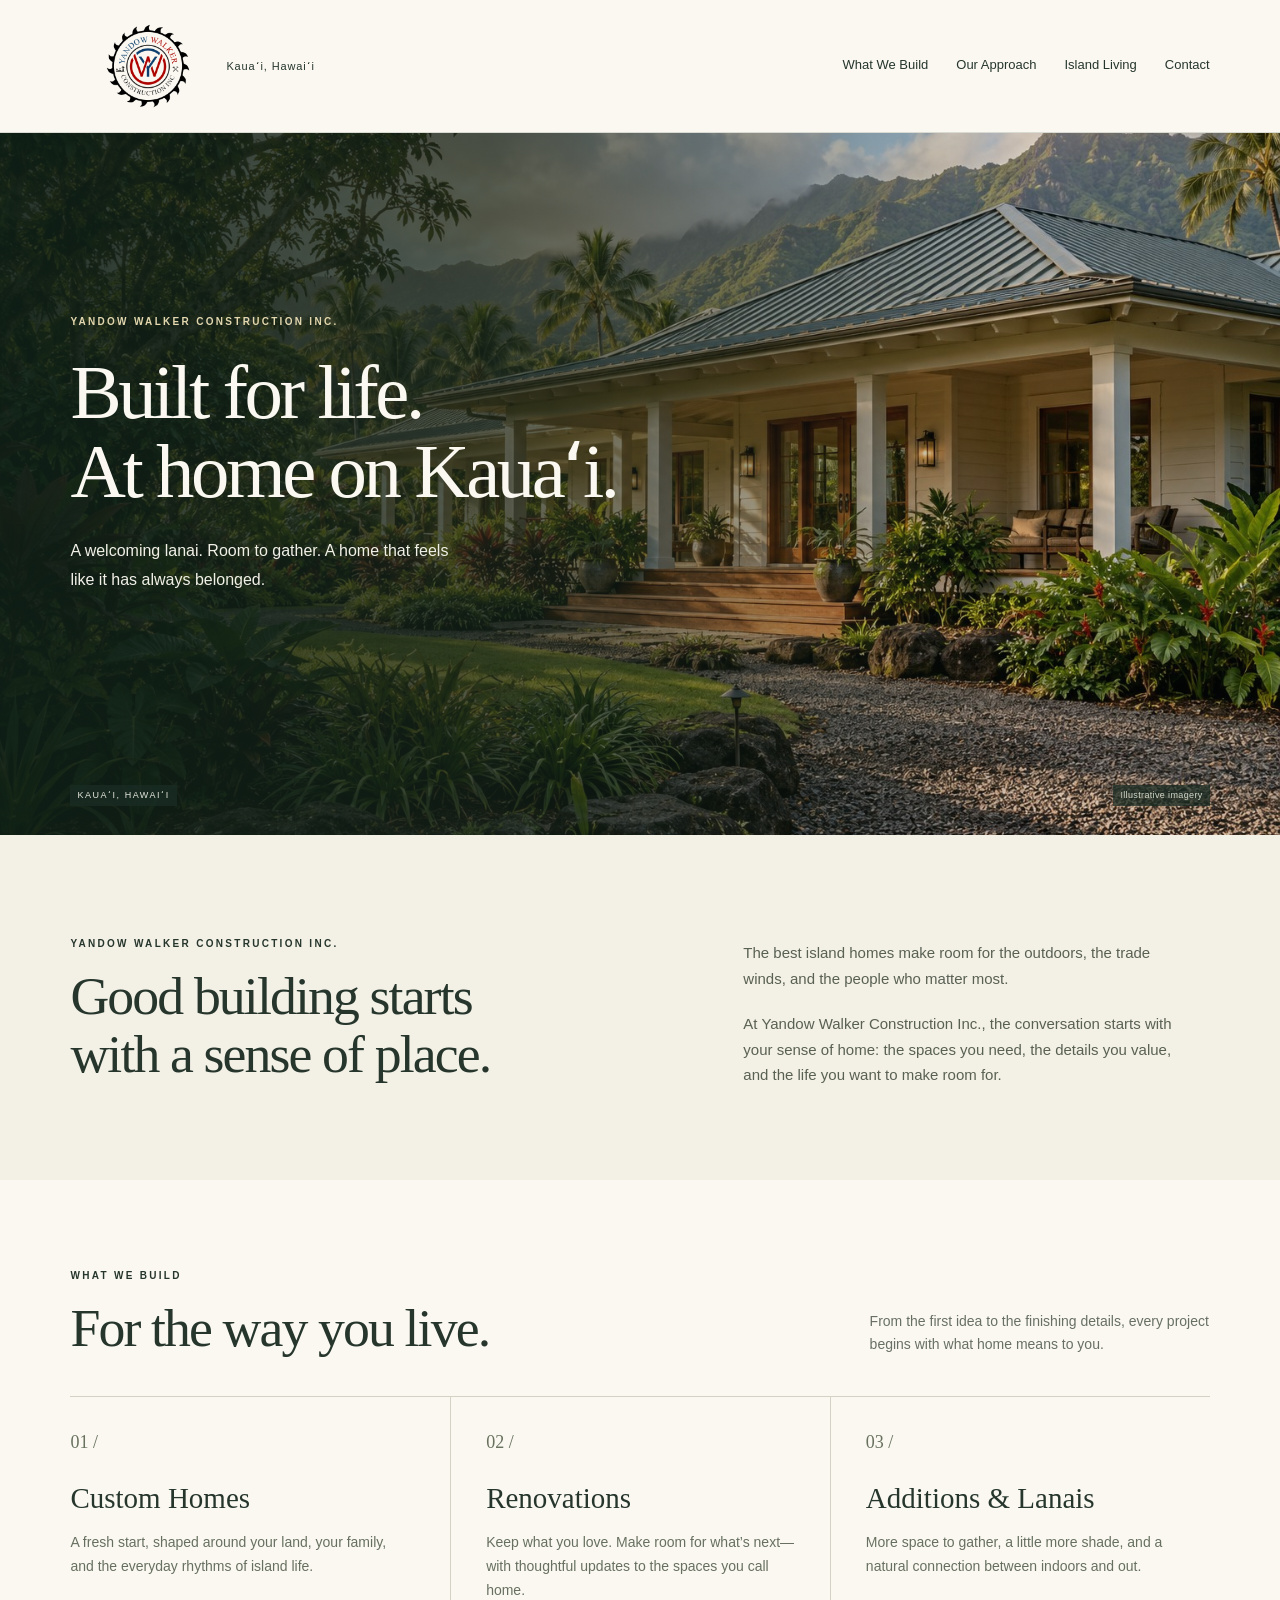
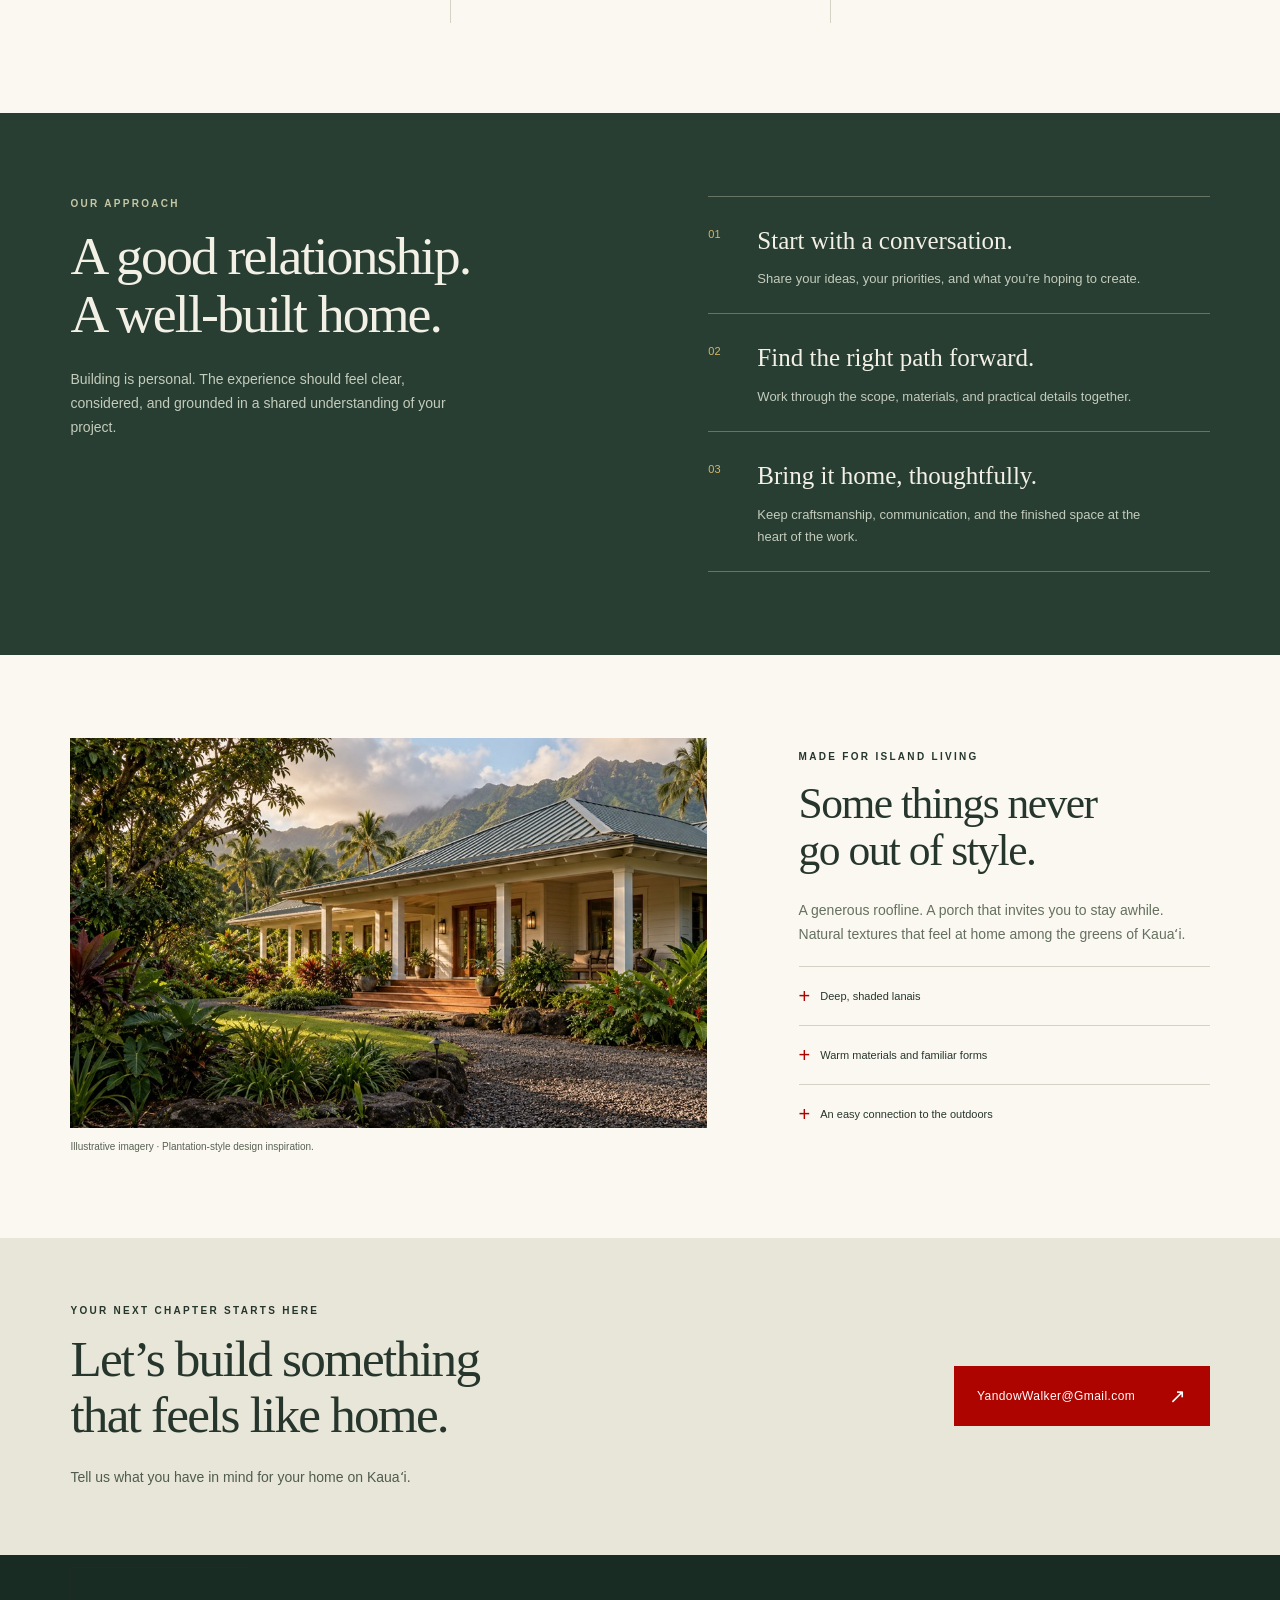
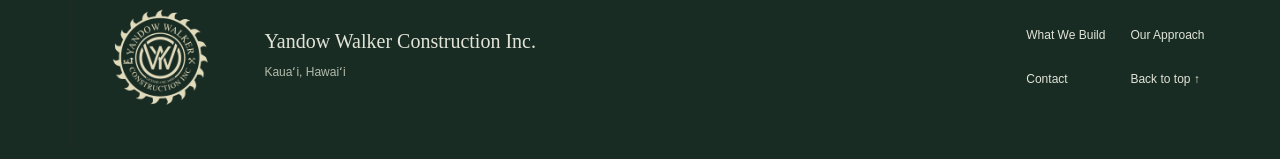
==== commit be6ae848: "Replace project actions with a single email contact" ====
--- a/index.html
+++ b/index.html
@@ -4,7 +4,7 @@
   <meta charset="utf-8">
   <meta name="viewport" content="width=device-width, initial-scale=1">
   <title>Yandow Walker Construction Inc. | Kauaʻi, Hawaiʻi</title>
-  <meta name="description" content="Yandow Walker Construction Inc. on Kauaʻi, Hawaiʻi. Explore a thoughtful vision for island homes and prepare a brief for your next building project.">
+  <meta name="description" content="Yandow Walker Construction Inc. on Kauaʻi, Hawaiʻi. Explore a thoughtful vision for island homes and contact us about your next building project.">
   <meta name="theme-color" content="#283e33">
   <meta property="og:type" content="website">
   <meta property="og:locale" content="en_US">
@@ -26,24 +26,23 @@
     <button type="button" class="menu-toggle" aria-expanded="false" aria-controls="main-nav">Menu <span aria-hidden="true">☰</span></button>
     <nav class="nav" id="main-nav" aria-label="Main navigation">
       <a href="#services">What We Build</a><a href="#approach">Our Approach</a><a href="#island">Island Living</a>
-      <button class="btn" type="button" data-contact>Plan Your Project <span class="arrow" aria-hidden="true">↗</span></button>
+      <a href="#contact">Contact</a>
     </nav>
   </div>
 </header>
 <main id="main" tabindex="-1">
-  <noscript><p class="noscript-note wrap">Project brief preparation requires JavaScript. You can still explore the site below.</p></noscript>
   <section class="hero" id="home" aria-labelledby="hero-title">
     <img class="hero-img" src="assets/images/kauai-home-1536.jpg" srcset="assets/images/kauai-home-960.jpg 960w, assets/images/kauai-home-1536.jpg 1536w" sizes="100vw" width="1536" height="1024" alt="Illustrative plantation-style island home with a pitched roof, shaded lanai, and lush Kauaʻi landscaping" fetchpriority="high">
-    <div class="wrap hero-content"><div class="eyebrow">Yandow Walker Construction Inc.</div><h1 id="hero-title">Built for life.<br>At home on Kauaʻi.</h1><p class="hero-copy">A welcoming lanai. Room to gather. A home that feels like it has always belonged.</p><div class="hero-actions"><a class="btn" href="#services">What We Build <span class="arrow" aria-hidden="true">↗</span></a><button type="button" class="text-link hero-link" data-contact>Plan Your Project <span aria-hidden="true">↗</span></button></div></div>
+    <div class="wrap hero-content"><div class="eyebrow">Yandow Walker Construction Inc.</div><h1 id="hero-title">Built for life.<br>At home on Kauaʻi.</h1><p class="hero-copy">A welcoming lanai. Room to gather. A home that feels like it has always belonged.</p></div>
     <div class="hero-caption"><span>Kauaʻi, Hawaiʻi</span><span>Illustrative imagery</span></div>
   </section>
-  <section class="intro" aria-labelledby="intro-title"><div class="wrap intro-grid"><div><div class="eyebrow">Yandow Walker Construction Inc.</div><h2 id="intro-title">Good building starts<br>with a sense of place.</h2></div><div class="intro-copy"><p>The best island homes make room for the outdoors, the trade winds, and the people who matter most.</p><p>At Yandow Walker Construction Inc., the conversation starts with your sense of home: the spaces you need, the details you value, and the life you want to make room for.</p><a class="text-link" href="#approach">A thoughtful approach <span aria-hidden="true">↗</span></a></div></div></section>
+  <section class="intro" aria-labelledby="intro-title"><div class="wrap intro-grid"><div><div class="eyebrow">Yandow Walker Construction Inc.</div><h2 id="intro-title">Good building starts<br>with a sense of place.</h2></div><div class="intro-copy"><p>The best island homes make room for the outdoors, the trade winds, and the people who matter most.</p><p>At Yandow Walker Construction Inc., the conversation starts with your sense of home: the spaces you need, the details you value, and the life you want to make room for.</p></div></div></section>
   <section class="services wrap" id="services" aria-labelledby="services-title">
     <div class="section-top"><div><div class="eyebrow">What we build</div><h2 id="services-title">For the way you live.</h2></div><p>From the first idea to the finishing details, every project begins with what home means to you.</p></div>
     <div class="service-grid">
-      <article class="service"><span class="service-num" aria-hidden="true">01 /</span><h3>Custom Homes</h3><p>A fresh start, shaped around your land, your family, and the everyday rhythms of island life.</p><button type="button" class="service-link" data-type="Custom home">Talk about your home <span aria-hidden="true">↗</span></button></article>
-      <article class="service"><span class="service-num" aria-hidden="true">02 /</span><h3>Renovations</h3><p>Keep what you love. Make room for what’s next—with thoughtful updates to the spaces you call home.</p><button type="button" class="service-link" data-type="Renovation">Explore the possibilities <span aria-hidden="true">↗</span></button></article>
-      <article class="service"><span class="service-num" aria-hidden="true">03 /</span><h3>Additions &amp; Lanais</h3><p>More space to gather, a little more shade, and a natural connection between indoors and out.</p><button type="button" class="service-link" data-type="Addition or lanai">Make room for more <span aria-hidden="true">↗</span></button></article>
+      <article class="service"><span class="service-num" aria-hidden="true">01 /</span><h3>Custom Homes</h3><p>A fresh start, shaped around your land, your family, and the everyday rhythms of island life.</p></article>
+      <article class="service"><span class="service-num" aria-hidden="true">02 /</span><h3>Renovations</h3><p>Keep what you love. Make room for what’s next—with thoughtful updates to the spaces you call home.</p></article>
+      <article class="service"><span class="service-num" aria-hidden="true">03 /</span><h3>Additions &amp; Lanais</h3><p>More space to gather, a little more shade, and a natural connection between indoors and out.</p></article>
     </div>
   </section>
   <section class="approach" id="approach" aria-labelledby="approach-title"><div class="wrap approach-grid"><div><div class="eyebrow">Our approach</div><h2 id="approach-title">A good relationship.<br>A well-built home.</h2><p class="approach-intro">Building is personal. The experience should feel clear, considered, and grounded in a shared understanding of your project.</p></div><div class="process">
@@ -52,18 +51,8 @@
     <article class="step"><span aria-hidden="true">03</span><div><h3>Bring it home, thoughtfully.</h3><p>Keep craftsmanship, communication, and the finished space at the heart of the work.</p></div></article>
   </div></div></section>
   <section class="project wrap" id="island" aria-labelledby="island-title"><div class="project-grid"><figure class="project-visual"><img src="assets/images/kauai-home-960.jpg" srcset="assets/images/kauai-home-960.jpg 960w, assets/images/kauai-home-1536.jpg 1536w" sizes="(max-width: 760px) 89vw, 52vw" width="1536" height="1024" alt="Illustrative plantation-style home with a deep covered lanai and traditional timber detailing" loading="lazy" decoding="async"><figcaption>Illustrative imagery · Plantation-style design inspiration.</figcaption></figure><div class="project-copy"><div class="eyebrow">Made for island living</div><h2 id="island-title">Some things never<br>go out of style.</h2><p>A generous roofline. A porch that invites you to stay awhile. Natural textures that feel at home among the greens of Kauaʻi.</p><div class="detail">Deep, shaded lanais</div><div class="detail">Warm materials and familiar forms</div><div class="detail">An easy connection to the outdoors</div></div></div></section>
-  <section class="contact" id="contact" aria-labelledby="contact-title"><div class="wrap contact-grid"><div><div class="eyebrow">Your next chapter starts here</div><h2 id="contact-title">Let’s build something<br>that feels like home.</h2><p class="contact-note">Gather your ideas in a project brief you can copy and keep. This tool does not send an inquiry.</p></div><button class="btn" type="button" data-contact>Prepare Your Project Brief <span class="arrow" aria-hidden="true">↗</span></button></div></section>
+  <section class="contact" id="contact" aria-labelledby="contact-title"><div class="wrap contact-grid"><div><div class="eyebrow">Your next chapter starts here</div><h2 id="contact-title">Let’s build something<br>that feels like home.</h2><p class="contact-note">Tell us what you have in mind for your home on Kauaʻi.</p></div><a class="btn" href="mailto:YandowWalker@Gmail.com" aria-label="Email Yandow Walker Construction Inc. at YandowWalker@Gmail.com">YandowWalker@Gmail.com <span class="arrow" aria-hidden="true">↗</span></a></div></section>
 </main>
-<footer class="footer"><div class="wrap footer-grid"><a class="footer-brand" href="#home" aria-label="Yandow Walker Construction Inc. — back to home"><img src="assets/brand/yandow-walker-cream.png" alt="Yandow Walker Construction Inc." width="408" height="408" loading="lazy" decoding="async"></a><div class="footer-info"><p class="footer-name">Yandow Walker Construction Inc.</p><small>Kauaʻi, Hawaiʻi</small></div><nav class="footer-links" aria-label="Footer navigation"><a href="#services">What We Build</a><a href="#approach">Our Approach</a><a href="#contact">Your Project</a><a href="#top">Back to top ↑</a></nav></div></footer>
-<dialog class="dialog" id="project-dialog" aria-labelledby="dialog-title" aria-describedby="dialog-description">
-  <button type="button" class="close" aria-label="Close project brief">×</button><div class="eyebrow">Your project, in your words</div><h2 id="dialog-title" tabindex="-1">Tell us what<br>you have in mind.</h2><p id="dialog-description">Prepare a project brief to copy and keep. Nothing is sent to Yandow Walker Construction Inc. Your entries stay in this page and are cleared when you reload.</p><p>Fields marked * are required.</p>
-  <form id="project-form">
-    <div class="fields"><div class="field"><label for="name">Your name *</label><input id="name" name="name" autocomplete="name" maxlength="150" required></div><div class="field"><label for="email">Email address *</label><input id="email" name="email" type="email" autocomplete="email" maxlength="254" required></div></div>
-    <div class="fields"><div class="field"><label for="type">Project type</label><select id="type" name="type"><option>Custom home</option><option>Renovation</option><option>Addition or lanai</option><option>Something else</option></select></div><div class="field"><label for="location">Project location</label><input id="location" name="location" maxlength="200" placeholder="Town or area on Kauaʻi"></div></div>
-    <div class="field"><label for="details">A little about your project *</label><textarea id="details" name="details" maxlength="5000" placeholder="What would you like to build or change?" required></textarea></div><button class="btn" type="submit">Prepare Project Brief <span class="arrow" aria-hidden="true">↗</span></button>
-  </form>
-  <section id="brief-result" class="brief-result" hidden aria-labelledby="brief-heading"><h3 id="brief-heading">Your project brief</h3><label for="brief">Review or select the text to copy manually.</label><textarea id="brief" class="brief-output" readonly rows="10"></textarea><button id="copy" type="button" class="text-link">Copy brief <span aria-hidden="true">↗</span></button></section>
-  <div id="status" class="status" role="status" aria-live="polite" aria-atomic="true"></div>
-</dialog>
+<footer class="footer"><div class="wrap footer-grid"><a class="footer-brand" href="#home" aria-label="Yandow Walker Construction Inc. — back to home"><img src="assets/brand/yandow-walker-cream.png" alt="Yandow Walker Construction Inc." width="408" height="408" loading="lazy" decoding="async"></a><div class="footer-info"><p class="footer-name">Yandow Walker Construction Inc.</p><small>Kauaʻi, Hawaiʻi</small></div><nav class="footer-links" aria-label="Footer navigation"><a href="#services">What We Build</a><a href="#approach">Our Approach</a><a href="#contact">Contact</a><a href="#top">Back to top ↑</a></nav></div></footer>
 </body>
 </html>
--- a/css/site.css
+++ b/css/site.css
@@ -1,4 +1,4 @@
-﻿
+
 :root{
   --green:#283e33;
   --deep:#192c24;
@@ -172,10 +172,6 @@
   font-size:16px;
   line-height:1.8;
   margin-bottom:34px}
-.hero-actions{
-  display:flex;
-  align-items:center;
-  gap:30px}
 .text-link{
   font-size:12px;
   display:inline-flex;
@@ -370,68 +366,6 @@
   line-height:1.7;
   font-size:10px;
   color:#a9b49f}
-.dialog{
-  border:0;
-  padding:40px;
-  width:min(590px,90vw);
-  max-height:90vh;
-  overflow:auto;
-  color:var(--ink);
-  background:var(--paper)}
-.dialog::backdrop{
-  background:#10251ccc;
-  backdrop-filter:blur(4px)}
-.close{
-  float:right;
-  background:none;
-  font-size:25px;
-  line-height:1;
-  color:var(--green);
-  padding:5px}
-.dialog h2{
-  font-size:40px}
-.dialog p{
-  font-size:13px;
-  color:#64715f}
-.fields{
-  display:grid;
-  grid-template-columns:1fr 1fr;
-  gap:17px}
-.field{
-  display:flex;
-  flex-direction:column;
-  gap:6px;
-  margin-bottom:17px}
-.field label{
-  font-size:11px;
-  font-weight:bold}
-.field input,.field select,.field textarea{
-  width:100%;
-  border:1px solid #bfc4b5;
-  background:white;
-  border-radius:0;
-  padding:10px;
-  color:var(--ink);
-  font-size:14px}
-.field textarea{
-  min-height:100px;
-  resize:vertical}
-.status{
-  margin-top:15px;
-  font-size:12px;
-  color:var(--green);
-  white-space:pre-wrap}
-.brief-output{
-  background:var(--cream);
-  border:1px solid var(--line);
-  padding:15px;
-  font-size:13px;
-  white-space:pre-wrap;
-  margin-top:18px}
-.hidden{
-  display:none}
-.dialog .btn{
-  width:100%}
 
 @media(min-width:1600px){
   .hero-caption{
@@ -518,8 +452,6 @@
   text-align:right;
   line-height:1.5;
   font-size:8px}
-.hero-actions{
-  gap:23px}
 .btn{
   gap:22px;
   padding:15px 19px}
@@ -566,13 +498,6 @@
 .footer-note{
   text-align:left;
   margin-top:22px}
-.fields{
-  grid-template-columns:1fr;
-  gap:0}
-.dialog{
-  padding:25px}
-.dialog h2{
-  font-size:32px}
 .step{
   gap:10px}
 h2{
@@ -602,8 +527,6 @@
 .nav { font-size: 13px; gap: 28px; }
 .nav a { min-height: 44px; display: inline-flex; align-items: center; }
 .btn { min-height: 48px; }
-.hero-link { background: transparent; color: var(--paper); }
-.hero-actions { flex-wrap: wrap; }
 .hero { min-height: 610px; }
 .hero-content { padding-top: 45px; }
 .hero::before { background: linear-gradient(90deg,rgba(15,32,23,.9),rgba(20,35,26,.72) 38%,rgba(20,35,26,.12) 80%); }
@@ -611,8 +534,6 @@
 .text-link, .service-link { min-height: 44px; }
 .text-link:hover { color: var(--red); }
 .hero .text-link:hover { color: var(--paper); border-bottom-color: var(--paper); }
-.service-link { background: transparent; font-size: 12px; letter-spacing: .04em; display: inline-flex; gap: 25px; align-items: center; padding: 8px 0; border-bottom: 1px solid #9b9f8f; text-align: left; }
-.service-link:hover { color: var(--red); border-color: var(--red); }
 .contact-note { max-width: 500px; margin: 24px 0 0; font-size: 14px; color: #505c4d; }
 .footer { padding: 12px 0; }
 .footer-grid { gap: 14px; }
@@ -625,21 +546,6 @@
 .footer-links a { display: inline-flex; align-items: center; min-height: 44px; }
 .footer-links a:hover { text-decoration: underline; text-underline-offset: 5px; }
 .footer a:focus-visible, .approach a:focus-visible, .hero a:focus-visible, .hero button:focus-visible { outline-color: var(--gold); }
-.dialog-open { overflow: hidden; }
-.dialog { width: min(620px, 92vw); max-height: 90dvh; overscroll-behavior: contain; }
-.dialog h2 { margin-top: 12px; }
-.dialog h2:focus { outline: none; }
-.close { min-width: 44px; min-height: 44px; }
-.field label, .brief-result label { font-size: 12px; }
-.field input, .field select, .field textarea { font-size: 16px; min-height: 44px; }
-.field textarea { min-height: 120px; }
-.brief-result { margin-top: 25px; }
-.brief-result h3 { font-size: 27px; margin: 0 0 10px; }
-.brief-result label { display: block; margin-bottom: 8px; }
-.brief-output { display: block; width: 100%; max-width: 100%; min-height: 220px; resize: vertical; font: 14px/1.6 var(--sans); color: var(--ink); }
-.brief-result .text-link { background: transparent; margin-top: 12px; }
-.status { font-size: 13px; overflow-wrap: anywhere; }
-.noscript-note { padding: 16px 0; }
 @media (max-width: 1000px) {
   .nav { gap: 18px; }
   .brand-location { display: none; }
@@ -654,18 +560,15 @@
   .hero h1 { font-size: clamp(38px, 7vw, 53px); }
   .hero::before { background: linear-gradient(0deg,#11251af5,rgba(20,35,26,.76) 60%,rgba(20,35,26,.18)); }
   .hero-content { padding-top: 60px; }
-  .hero-actions { gap: 14px 22px; }
   .footer-grid { display: grid; grid-template-columns: 130px 1fr; gap: 0 10px; }
   .footer-brand img { width: 130px; height: 130px; }
   .footer-name { font-size: 18px; }
   .footer-links { grid-column: 1 / -1; padding: 0 0 20px; }
   .contact-grid .btn { max-width: 100%; }
-  .dialog { padding: 24px; }
 }
 @media (max-width: 380px) {
   .brand-location { font-size: 10px; letter-spacing: 0; }
   .header { gap: 6px; }
   .menu-toggle { padding: 10px 4px; }
   .hero .eyebrow { letter-spacing: .1em; }
-  .dialog { padding: 18px; }
-}
+}
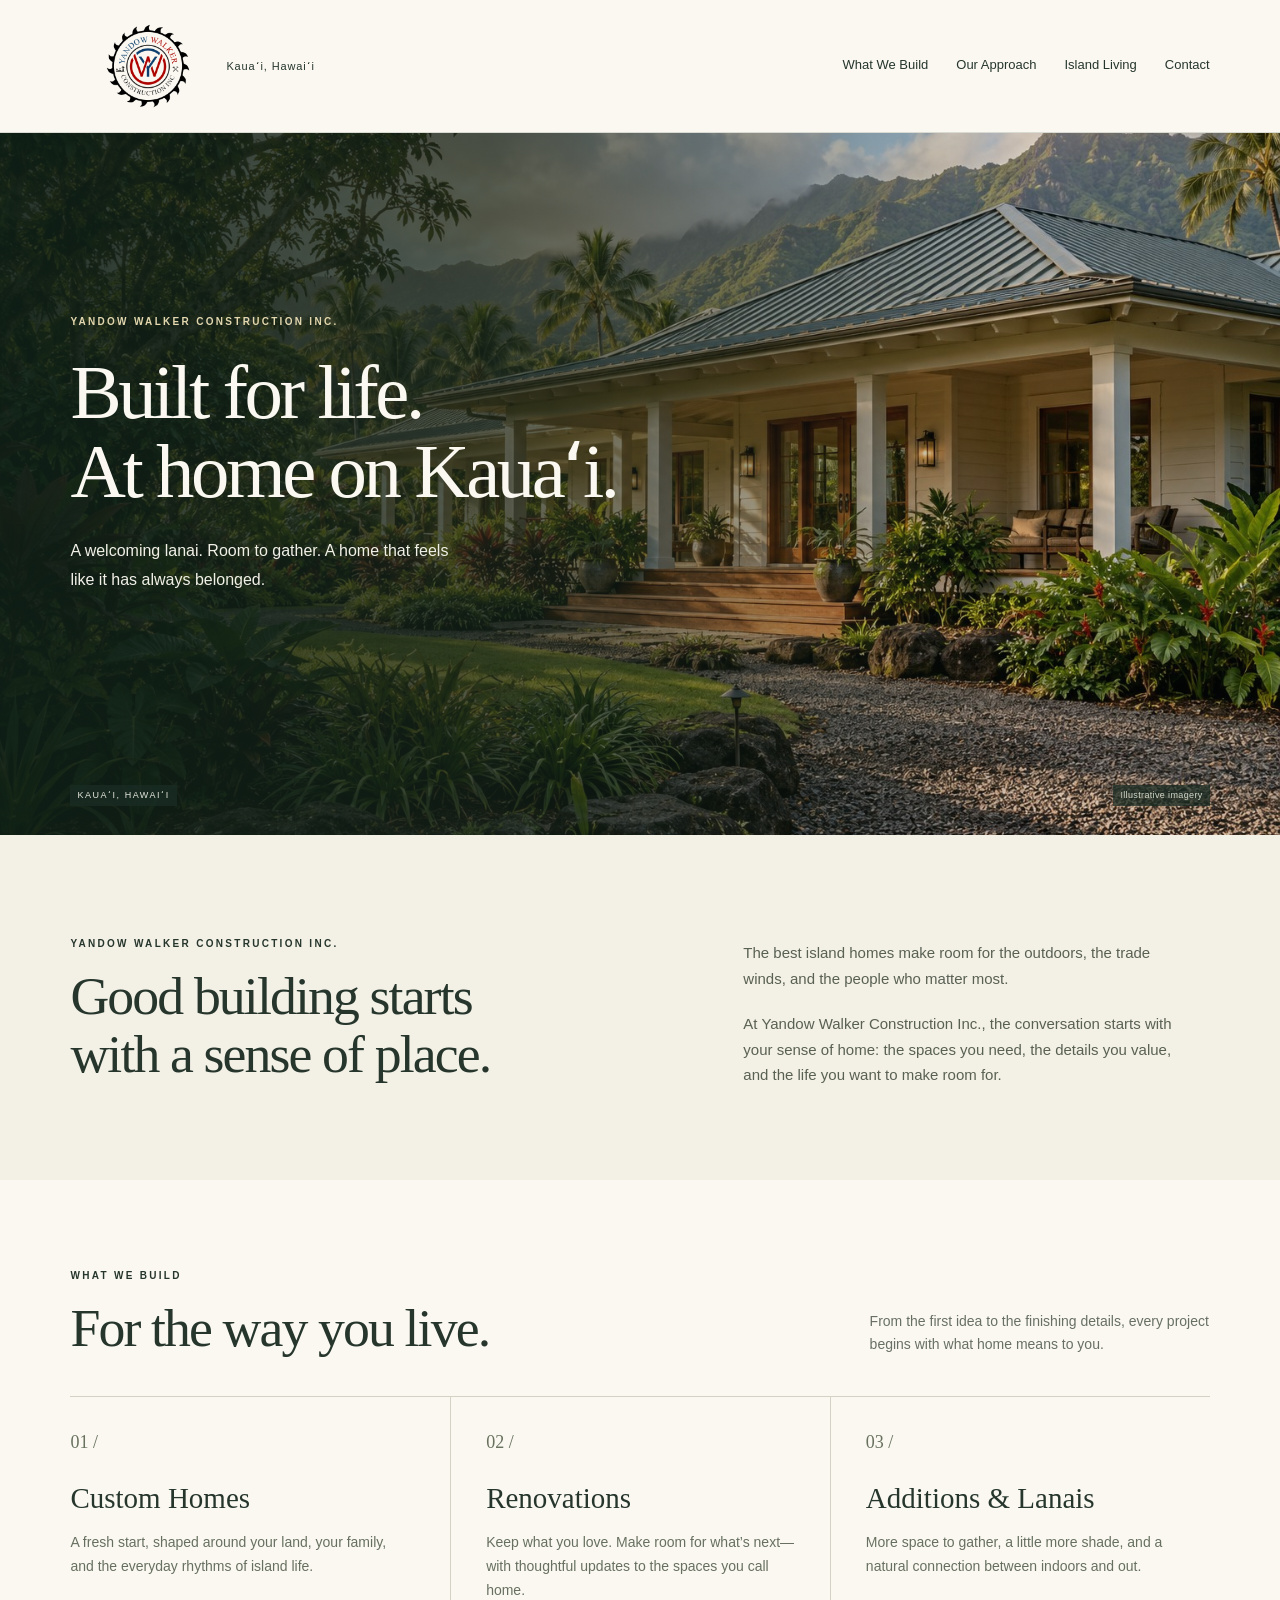
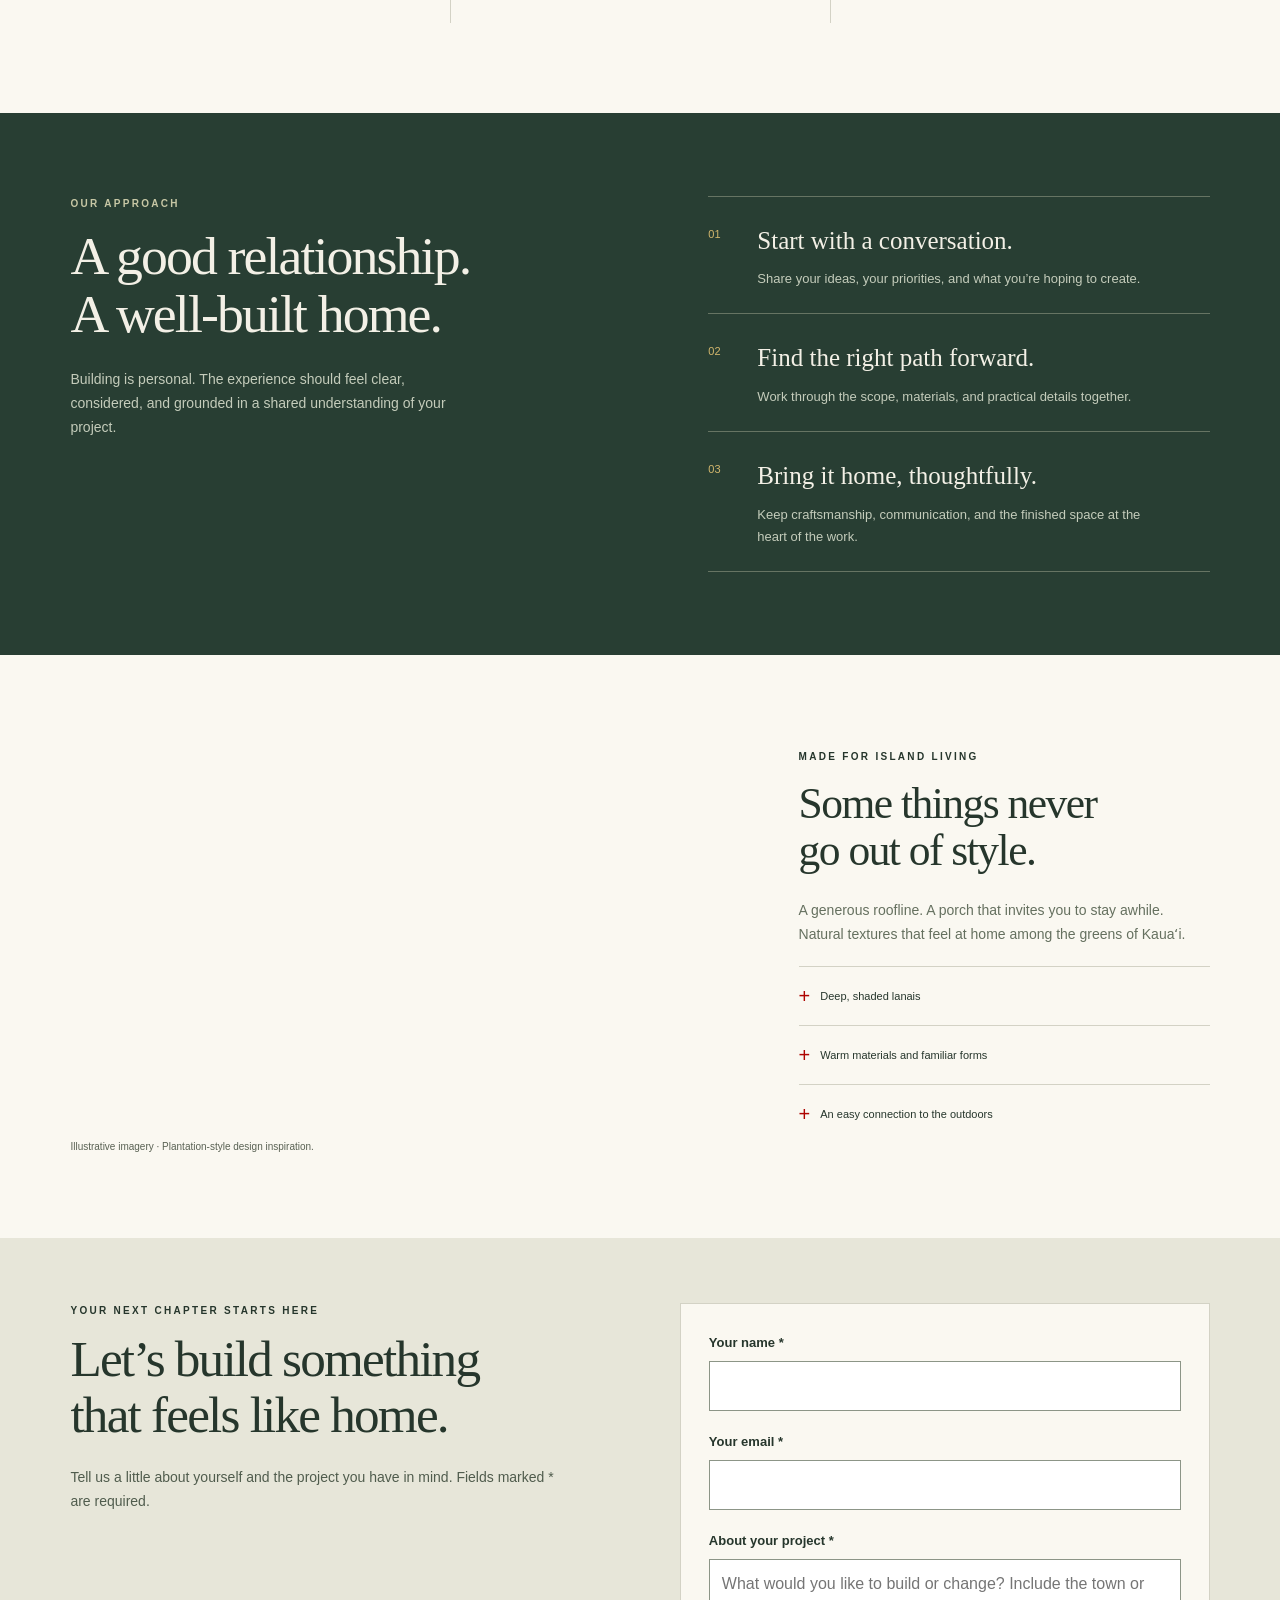
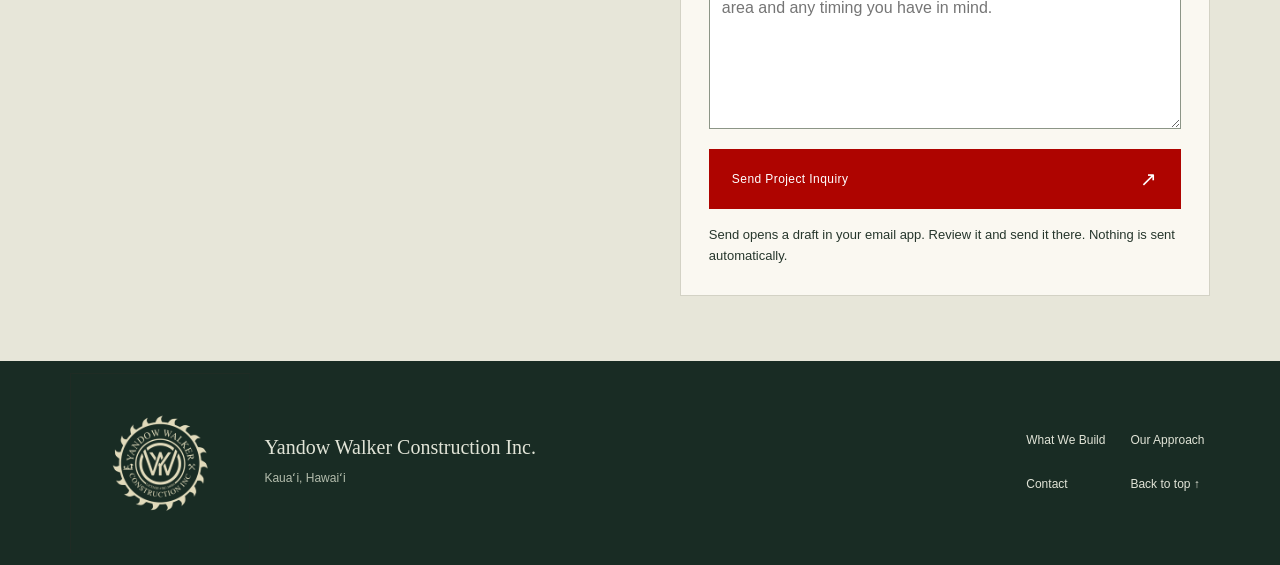
==== commit d260f38d: "Add project form with a pre-populated email draft handoff" ====
--- a/index.html
+++ b/index.html
@@ -51,7 +51,18 @@
     <article class="step"><span aria-hidden="true">03</span><div><h3>Bring it home, thoughtfully.</h3><p>Keep craftsmanship, communication, and the finished space at the heart of the work.</p></div></article>
   </div></div></section>
   <section class="project wrap" id="island" aria-labelledby="island-title"><div class="project-grid"><figure class="project-visual"><img src="assets/images/kauai-home-960.jpg" srcset="assets/images/kauai-home-960.jpg 960w, assets/images/kauai-home-1536.jpg 1536w" sizes="(max-width: 760px) 89vw, 52vw" width="1536" height="1024" alt="Illustrative plantation-style home with a deep covered lanai and traditional timber detailing" loading="lazy" decoding="async"><figcaption>Illustrative imagery · Plantation-style design inspiration.</figcaption></figure><div class="project-copy"><div class="eyebrow">Made for island living</div><h2 id="island-title">Some things never<br>go out of style.</h2><p>A generous roofline. A porch that invites you to stay awhile. Natural textures that feel at home among the greens of Kauaʻi.</p><div class="detail">Deep, shaded lanais</div><div class="detail">Warm materials and familiar forms</div><div class="detail">An easy connection to the outdoors</div></div></div></section>
-  <section class="contact" id="contact" aria-labelledby="contact-title"><div class="wrap contact-grid"><div><div class="eyebrow">Your next chapter starts here</div><h2 id="contact-title">Let’s build something<br>that feels like home.</h2><p class="contact-note">Tell us what you have in mind for your home on Kauaʻi.</p></div><a class="btn" href="mailto:YandowWalker@Gmail.com" aria-label="Email Yandow Walker Construction Inc. at YandowWalker@Gmail.com">YandowWalker@Gmail.com <span class="arrow" aria-hidden="true">↗</span></a></div></section>
+  <section class="contact" id="contact" aria-labelledby="contact-title">
+    <div class="wrap contact-grid">
+      <div><div class="eyebrow">Your next chapter starts here</div><h2 id="contact-title">Let’s build something<br>that feels like home.</h2><p class="contact-note">Tell us a little about yourself and the project you have in mind. Fields marked * are required.</p></div>
+      <form class="contact-form" id="contact-form" action="mailto:YandowWalker@Gmail.com" method="post" enctype="text/plain" aria-describedby="contact-status">
+        <div class="contact-field"><label for="contact-name">Your name *</label><input id="contact-name" name="name" autocomplete="name" maxlength="150" pattern=".*\S.*" required></div>
+        <div class="contact-field"><label for="contact-email">Your email *</label><input id="contact-email" name="email" type="email" autocomplete="email" maxlength="254" required></div>
+        <div class="contact-field"><label for="contact-project">About your project *</label><textarea id="contact-project" name="message" rows="6" maxlength="5000" placeholder="What would you like to build or change? Include the town or area and any timing you have in mind." required></textarea></div>
+        <button class="btn" type="submit">Send Project Inquiry <span class="arrow" aria-hidden="true">↗</span></button>
+        <p id="contact-status" class="contact-status" role="status" aria-live="polite">Send opens a draft in your email app. Review it and send it there. Nothing is sent automatically.</p>
+      </form>
+    </div>
+  </section>
 </main>
 <footer class="footer"><div class="wrap footer-grid"><a class="footer-brand" href="#home" aria-label="Yandow Walker Construction Inc. — back to home"><img src="assets/brand/yandow-walker-cream.png" alt="Yandow Walker Construction Inc." width="408" height="408" loading="lazy" decoding="async"></a><div class="footer-info"><p class="footer-name">Yandow Walker Construction Inc.</p><small>Kauaʻi, Hawaiʻi</small></div><nav class="footer-links" aria-label="Footer navigation"><a href="#services">What We Build</a><a href="#approach">Our Approach</a><a href="#contact">Contact</a><a href="#top">Back to top ↑</a></nav></div></footer>
 </body>
--- a/css/site.css
+++ b/css/site.css
@@ -572,3 +572,17 @@
   .menu-toggle { padding: 10px 4px; }
   .hero .eyebrow { letter-spacing: .1em; }
 }
+
+.contact-grid { display: grid; grid-template-columns: 1fr 1fr; align-items: start; gap: 7%; }
+.contact-form { min-width: 0; padding: 28px; border: 1px solid var(--line); background: var(--paper); }
+.contact-field { display: flex; flex-direction: column; gap: 7px; margin-bottom: 20px; }
+.contact-field label { font-size: 13px; font-weight: 700; }
+.contact-field input, .contact-field textarea { width: 100%; min-width: 0; min-height: 46px; border: 1px solid #8c9587; border-radius: 0; padding: 12px; background: white; color: var(--ink); font: 16px/1.5 var(--sans); }
+.contact-field textarea { resize: vertical; }
+.contact-form .btn { width: 100%; }
+.contact-form .btn:disabled { background: #596153; cursor: not-allowed; transform: none; }
+.contact-status { margin: 16px 0 0; font-size: 13px; line-height: 1.6; overflow-wrap: anywhere; }
+@media (max-width: 760px) {
+  .contact-grid { grid-template-columns: 1fr; gap: 30px; }
+  .contact-form { width: 100%; padding: 22px; }
+}
